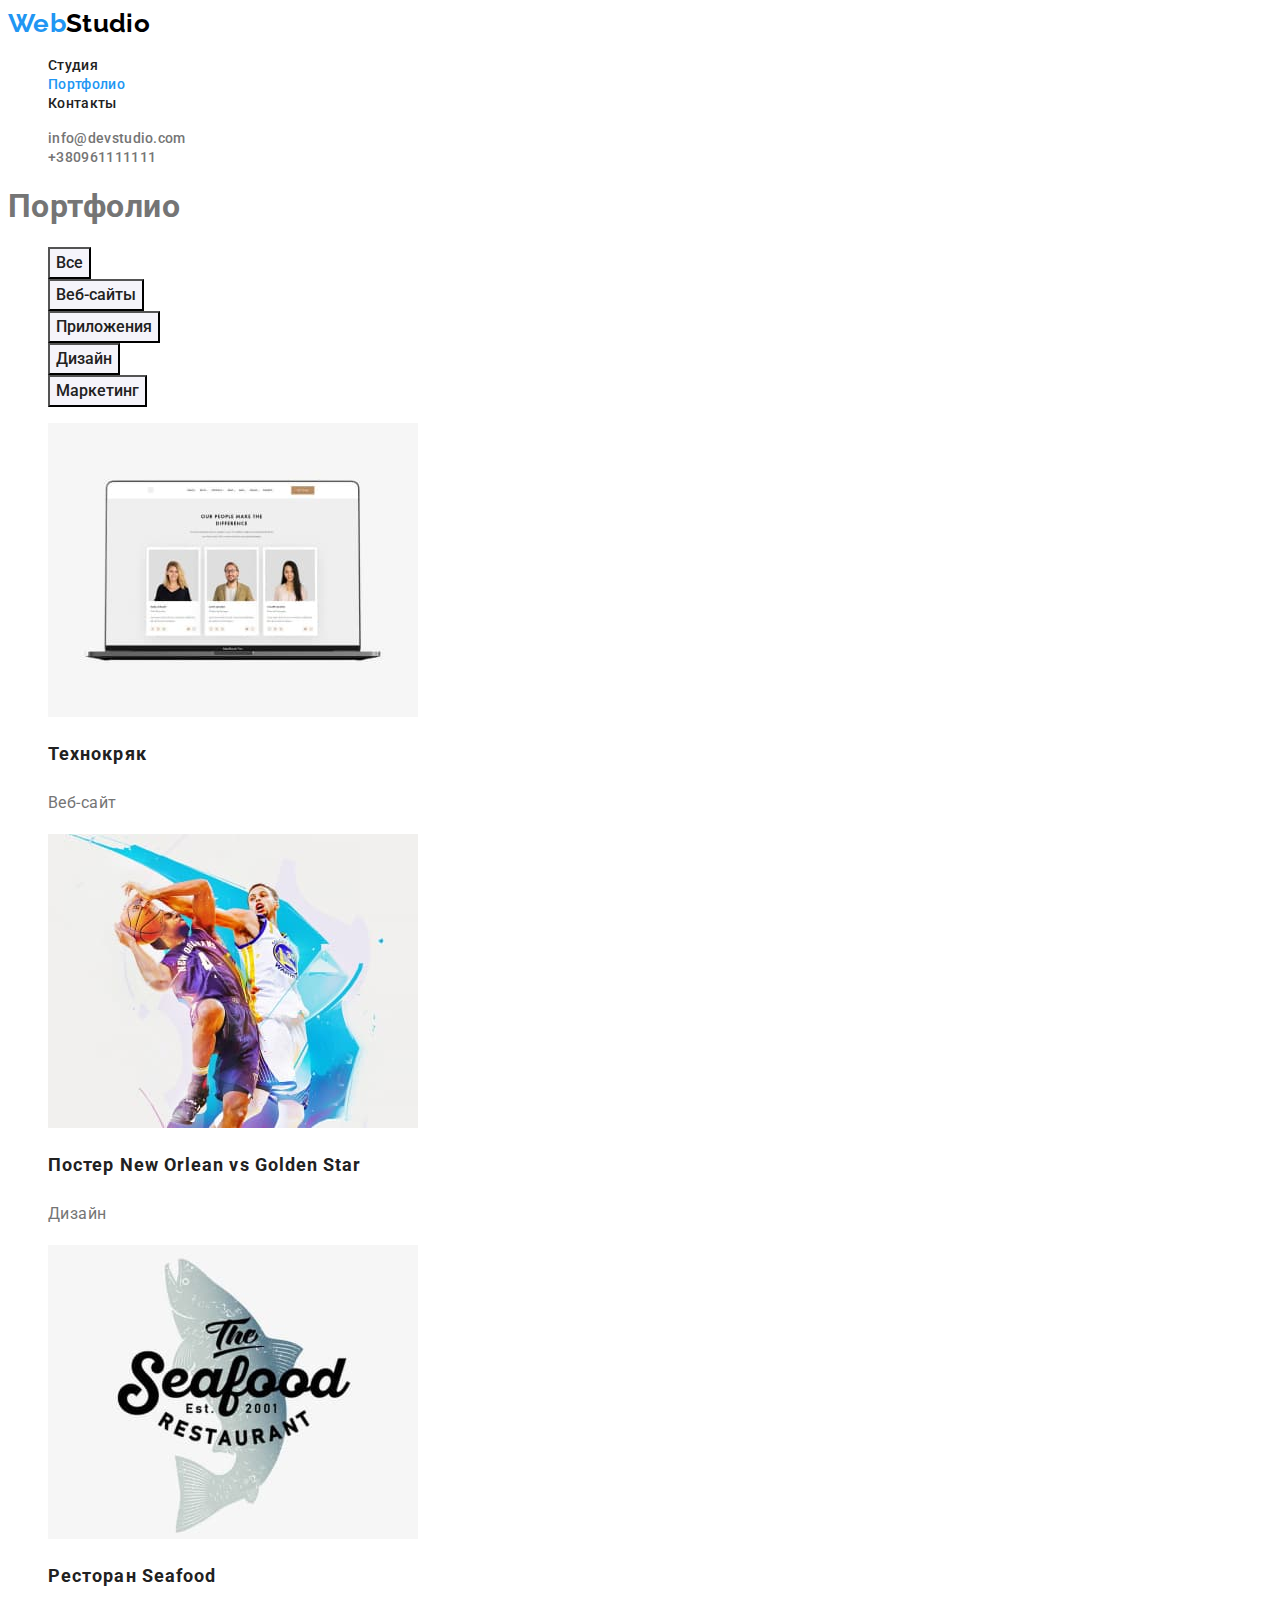
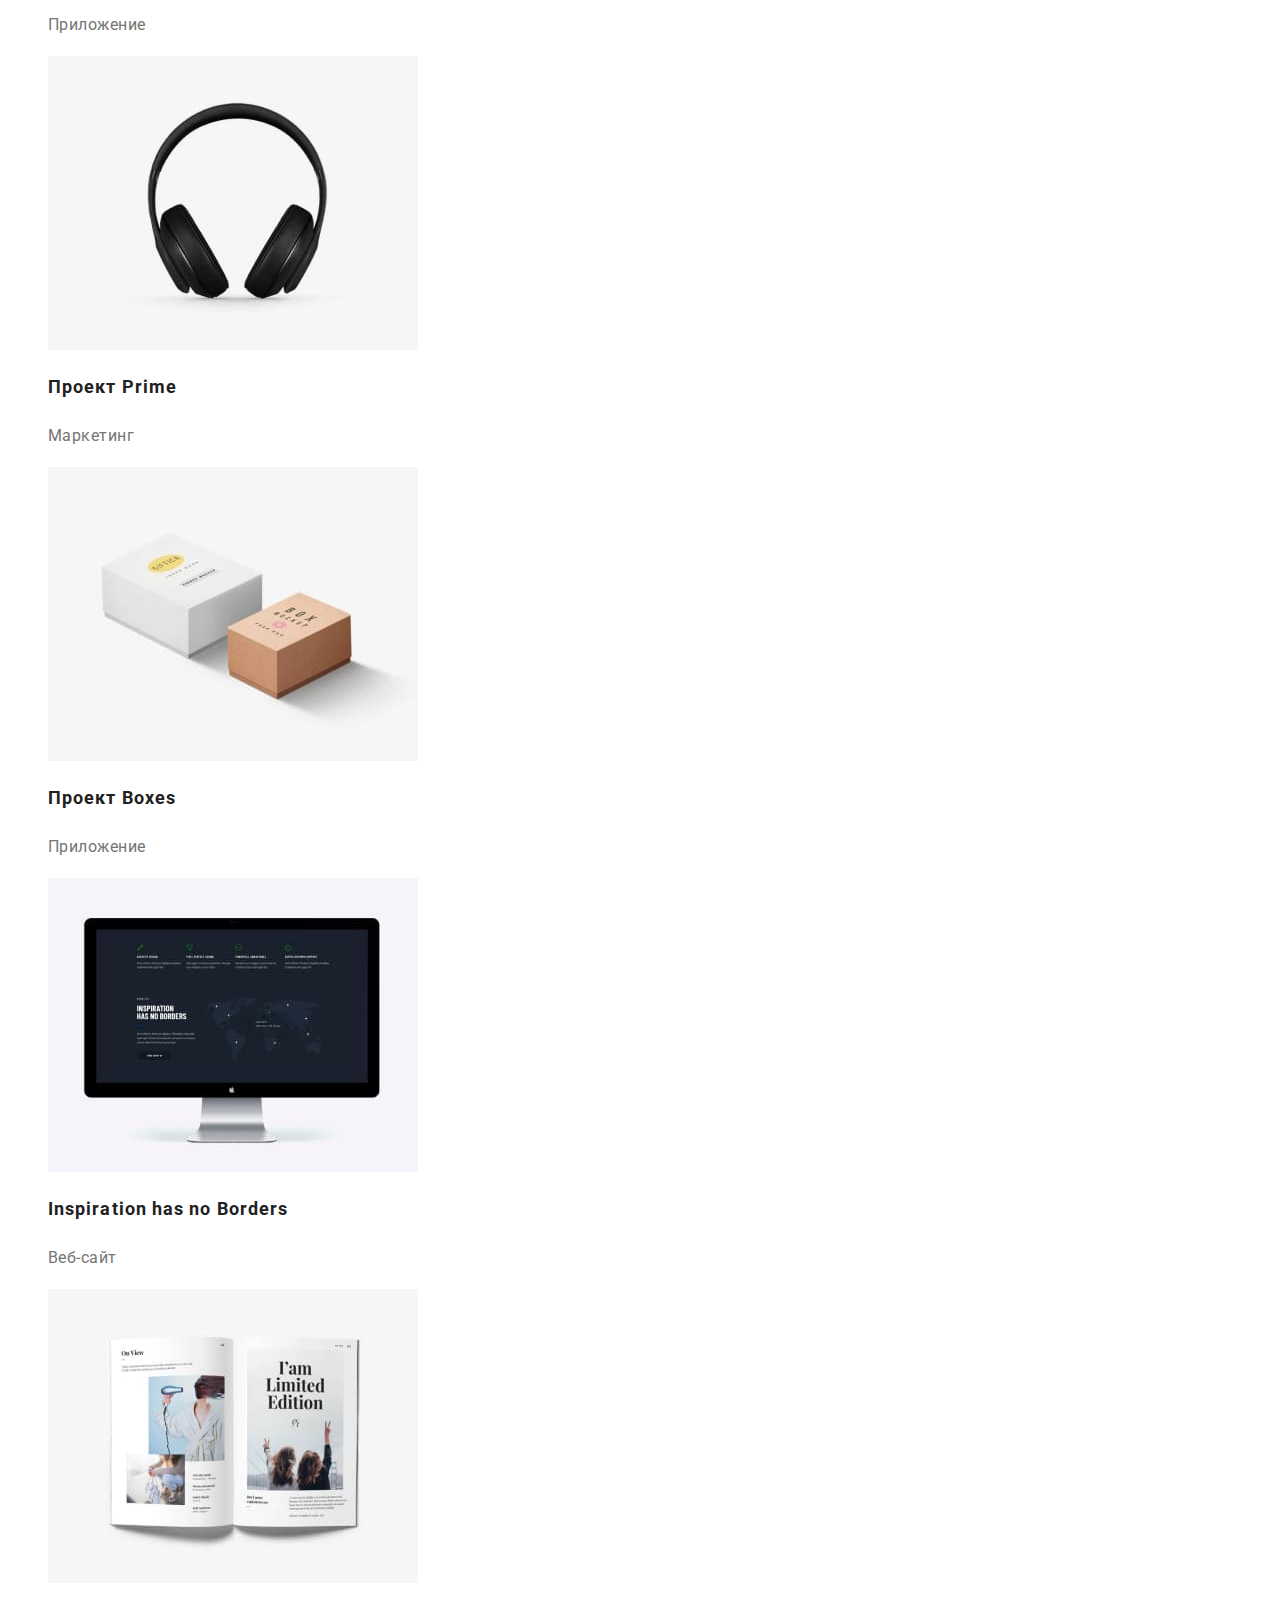
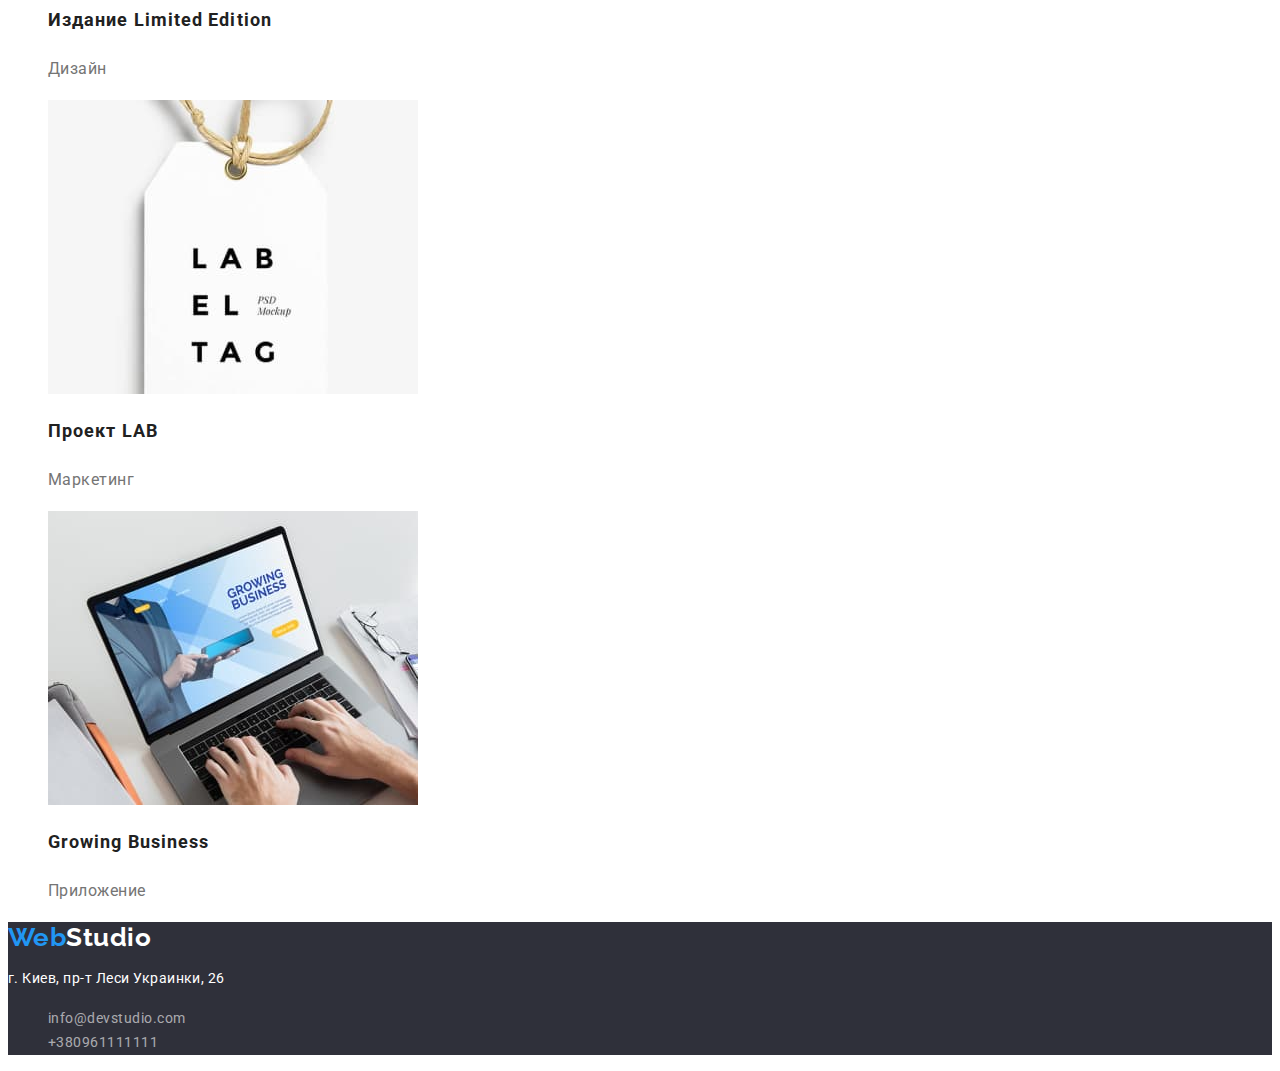
==== portfolio.html @ 283e4b71 "Добавляет файлы портфолио" ====
<!DOCTYPE html>
<html lang="en">
<head>
    <meta charset="UTF-8">
    <meta http-equiv="X-UA-Compatible" content="IE=edge">
    <meta name="viewport" content="width=device-width, initial-scale=1.0">
    <title>Portfolio</title>
    <link rel="preconnect" href="https://fonts.gstatic.com">
    <link rel="preconnect" href="https://fonts.gstatic.com">
    <link href="https://fonts.googleapis.com/css2?family=Raleway:wght@700&family=Roboto:wght@400;500;700;900&display=swap"
        rel="stylesheet">
    <link rel="stylesheet" href="./css/styles.css">
</head>
<body>
    <!--Шапка сайта-->
    <header class="spacing">
        <nav>
            <a href="./index.html" class="logo">Web<span class="accent">Studio</span></a>
            <ul class="site-nav list">
                <li>
                    <a class="site-nav-item" href="./index.html">Студия</a>
                </li>
                <li>
                    <a class="site-nav-item current" href="./portfolio.html">Портфолио</a>
                </li>
                <li>
                    <a class="site-nav-item" href="">Контакты</a>
                </li>
            </ul>
        </nav>
        <ul class="contact list">
            <li>
                <a class="contact-item" href="mailto:info@devstudio.com">info@devstudio.com</a>
            </li>
            <li>
                <a class="contact-item" href="tel:+380961111111">+380961111111</a>
            </li>
        </ul>
    </header>
    <main>
    <section>
        <!--Скрытый заголовок h1-->
        <h1>Портфолио</h1>
       <ul class="list">
           <li><button type="button" class="button-primary">Все</button></li>
           <li><button type="button" class="button-primary">Веб-сайты</button></li>
           <li><button type="button" class="button-primary">Приложения</button></li>
           <li><button type="button" class="button-primary">Дизайн</button></li>
           <li><button type="button" class="button-primary">Маркетинг</button></li>
       </ul> 
       <ul class="list">
          <li>
            <img src="./images/portfolio/img-1.jpg" alt="ноутбук с открытой страницей сайта Технокряк на которой три человека" width="370" height="294">
            <h2 class="section-title">Технокряк</h2>
            <p class="section-text">Веб-сайт</p>
        </li>
          <li>
            <img src="./images/portfolio/img-2.jpg" alt="постер New Orlean vs Golden Star" width="370" height="294">
            <h2 class="section-title">Постер New Orlean vs Golden Star</h2>
            <p class="item">Дизайн</p>
        </li>
          <li>
            <img src="./images/portfolio/img-3.jpg" alt="логотип ресторана Seafood" width="370" height="294">
            <h2 class="section-title">Ресторан Seafood</h2>
            <p class="section-text">Приложение</p>
        </li>
          <li>
            <img src="./images/portfolio/img-4.jpg" alt="наушники" width="370" height="294">
            <h2 class="section-title">Проект Prime</h2>
            <p class="section-text">Маркетинг</p>
        </li>
          <li>
            <img src="./images/portfolio/img-5.jpg" alt="две коробки" width="370" height="294">
            <h2 class="section-title">Проект Boxes</h2>
            <p class="section-text">Приложение</p>
        </li>
        <li>
            <img src="./images/portfolio/img-6.jpg" alt="компьютер с открытым сайтом Inspiration has no Borders" width="370" height="294">
            <h2 class="section-title">Inspiration has no Borders</h2>
            <p class="section-text">Веб-сайт</p>
        </li>
        <li>
            <img src="./images/portfolio/img-7.jpg" alt="журнал" width="370" height="294">
            <h2 class="section-title">Издание Limited Edition</h2>
            <p class="section-text">Дизайн</p>
        </li>
        <li>
            <img src="./images/portfolio/img-8.jpg" alt="логотип проекта LAB" width="370" height="294">
            <h2 class="section-title">Проект LAB</h2>
            <p class="section-text">Маркетинг</p>
        </li>
        <li>
            <img src="./images/portfolio/img-9.jpg" alt="открытый ноутбук и руки" width="370" height="294">
            <h2 class="section-title">Growing Business</h2>
            <p class="section-text">Приложение</p>
        </li>
       </ul>
    </section>

    </main>
    <!--Футер-->
    <footer>
        <a href="./index.html" class="logo">Web<span class="logo-footer">Studio</span></a>
        <address>
            <p class="footer-address">г. Киев, пр-т Леси Украинки, 26</p>
            <ul>
                <li class="list">
                    <a class="contacts" href="mailto:info@devstudio.com">info@devstudio.com</a>
                </li>
                <li class="list">
                    <a class="contacts" href="tel:+380961111111">+380961111111</a>
                </li>
            </ul>
        </address>
    </footer>
</body>
</html>
---- css/styles.css ----
/*основной цвет текста #757575 серый
вторичный цвет текста, заголовки #212121 черный 
в футере телефон и почта rgba(255, 255, 255, 0.6);
логотип studio #000000
#FFFFFF белый
акцент #2196F3 синий
цвет фона #E5E5E5
цвет фона вторичный #F5F4FA 
*/
:root {
  --primary-text-color: #757575;
  --title-text-color: #212121;
  --accent-color: #2196f3;
  --primary-bg-color: #ffffff;
}

body {
  color: var(--primary-text-color);
  background-color: var(--primary-bg-color);
  font-family: Roboto, sans-serif;
  letter-spacing: 0.03em;
}
.spacing {
  letter-spacing: 0.02em;
}
.logo {
  color: var(--accent-color);
  font-family: Raleway, sans-serif;
  text-decoration: none;
  font-weight: 700;
  font-size: 26px;
  line-height: 1.19;
}
.accent {
  color: #000000;
  text-decoration: none;
}
.list {
  list-style: none;
}

/*Site nav*/
.site-nav-item {
  color: var(--title-text-color);
  text-decoration: none;
  font-weight: 500;
  font-size: 14px;
  line-height: 1.14;
}

.site-nav-item:hover,
.site-nav-item:focus,
.contact-item:hover,
.contact-item:focus,
.site-nav-item.current {
  color: var(--accent-color);
}

.contact-item {
  color: var(--primary-text-color);
  text-decoration: none;
  font-weight: 500;
  font-size: 14px;
  line-height: 1.14;
}
/*Hero*/
.hero {
  background-color: #2f303a;
  text-align: center;
}
.hero-heading {
  color: #ffffff;
  font-weight: 900;
  font-size: 44px;
  line-height: 1.36;
  text-transform: uppercase;
  letter-spacing: 0.06em;
}
.button {
  background-color: var(--accent-color);
  color: #ffffff;
  font-weight: 700;
  font-size: 16px;
  font-family: inherit;
  line-height: 1.88;
  letter-spacing: 0.06em;
  cursor: pointer;
}

/*Особенности и чем мы занимаемся*/
.features-heading-item {
  color: var(--title-text-color);
  text-decoration: none;
  font-weight: 700;
  font-size: 14px;
  line-height: 1.14;
  text-transform: uppercase;
}
.features-heading-item-content {
  font-size: 14px;
  line-height: 1.7;
}
.features-heading {
  color: var(--title-text-color);
  font-weight: 700;
  font-size: 36px;
  line-height: 1.17;
  text-align: center;
}

/*Наша команда*/
.section-team {
  background-color: #f5f4fa;
}
.team .title {
  color: var(--title-text-color);
  font-weight: 500;
  font-size: 16px;
  line-height: 1.19;
  text-align: center;
}
.team .text {
  font-size: 16px;
  line-height: 1.19;
  text-align: center;
}

/*Footer*/

.footer-address {
  color: #ffffff;
  font-style: normal;
  font-size: 14px;
  line-height: 1.71;
}
footer {
  background-color: #2f303a;
}

.contacts {
  color: rgba(255, 255, 255, 0.6);
  font-style: normal;
  font-size: 14px;
  line-height: 1.71;
  text-decoration: none;
}
.contacts:hover,
.contacts:focus {
  color: #2196f3;
}
.logo-footer {
  color: #ffffff;
}

/*Portfolio*/
.button-primary {
  background-color: #f5f4fa;
  color: var(--title-text-color);
  font-weight: 500;
  font-size: 16px;
  line-height: 1.63;
  text-align: center;
  cursor: pointer;
  font-family: inherit;
}
.button-primary:hover,
.button-primary:focus {
  background-color: var(--accent-color);
  color: #ffffff;
}
.section-title {
  letter-spacing: 0.06em;
  font-weight: 700;
  font-size: 18px;
  line-height: 2;
  color: var(--title-text-color);
}
.item {
  font-size: 16px;
  line-height: 30px;
}

.section-text {
  font-size: 16px;
  line-height: 1.88;
}
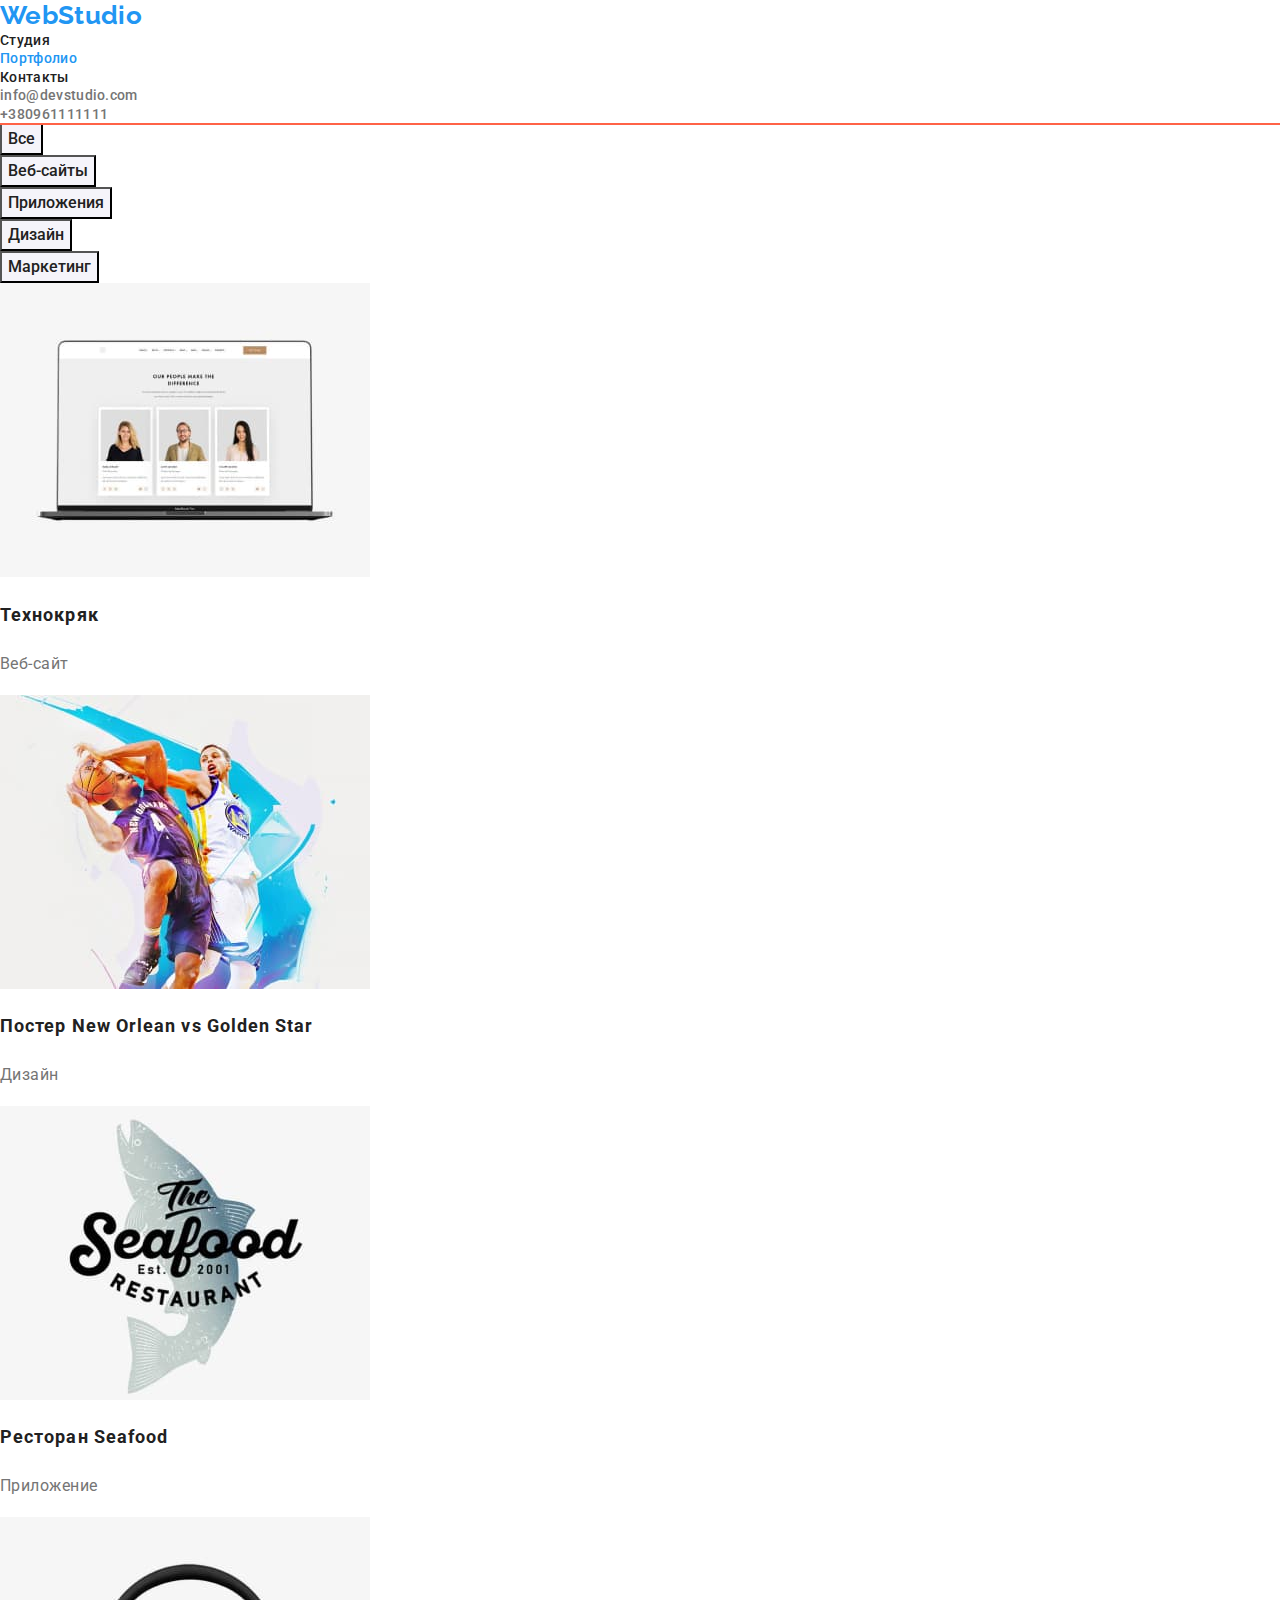
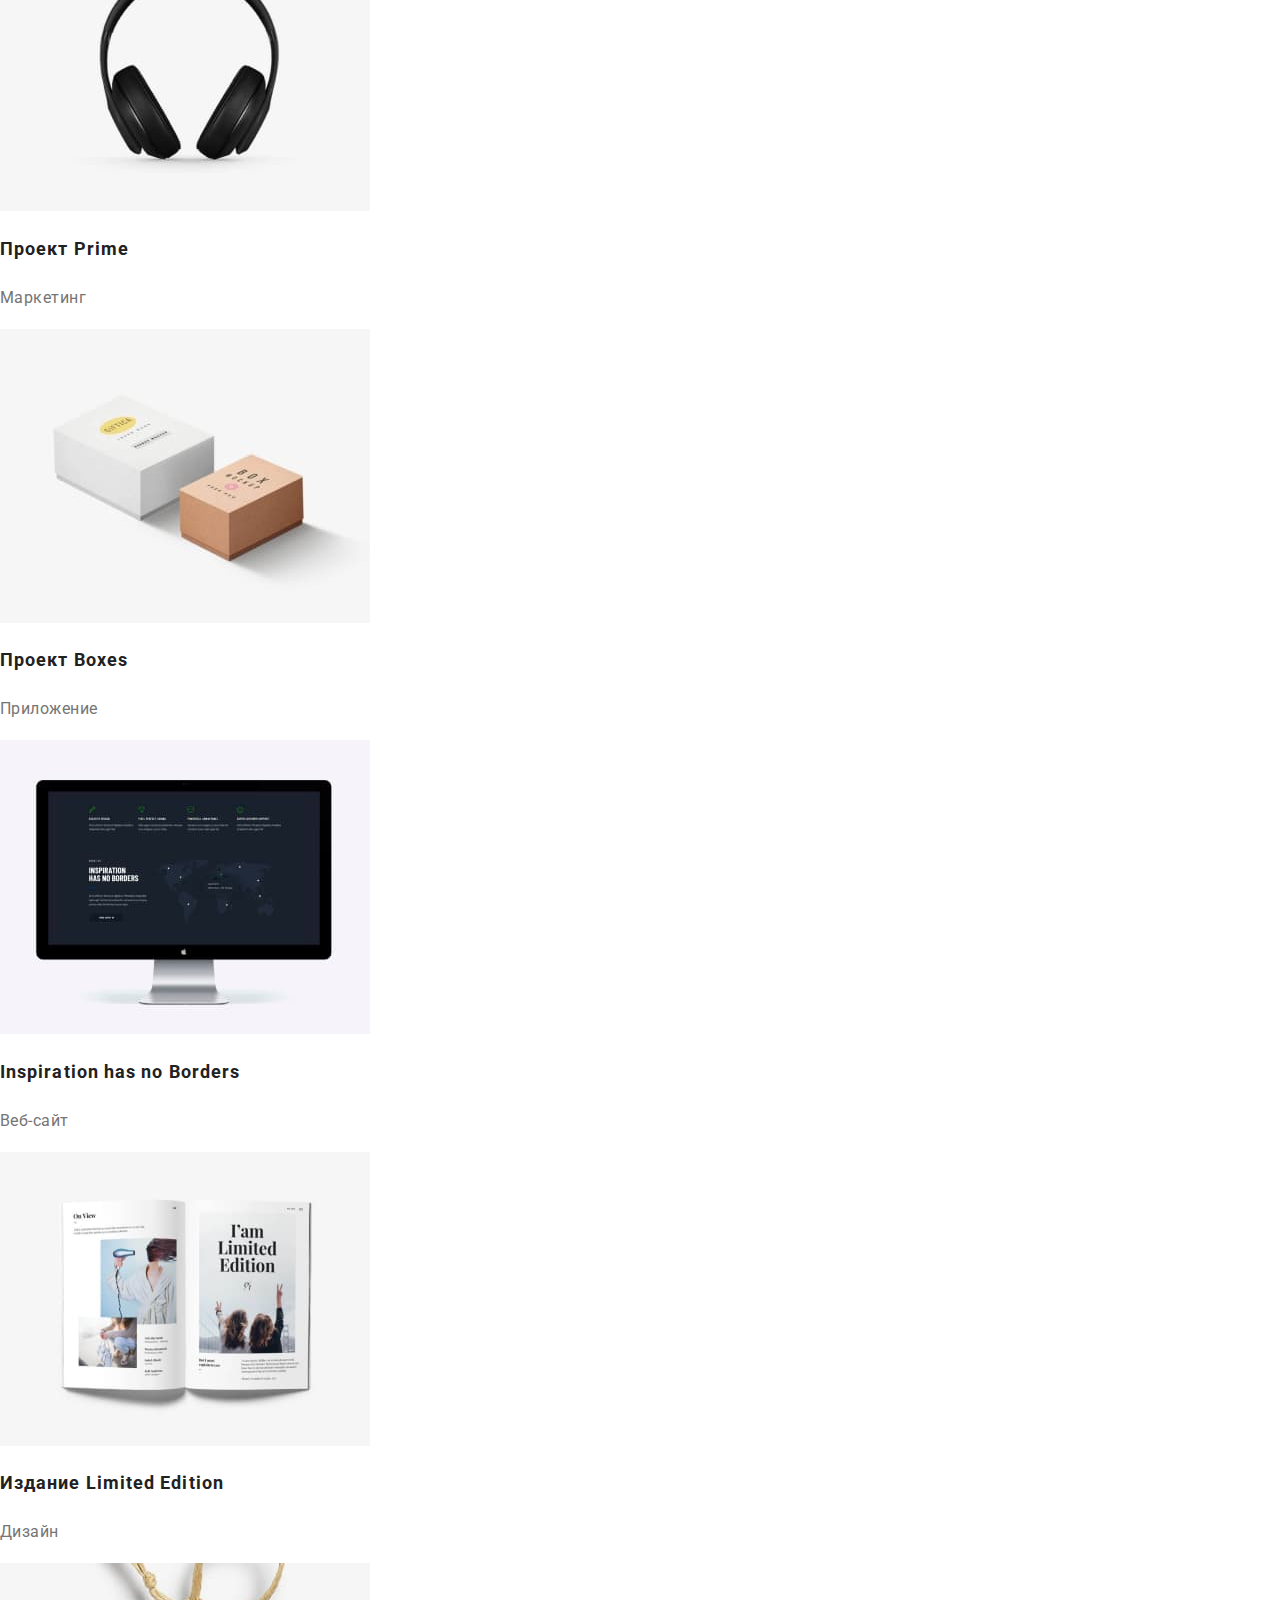
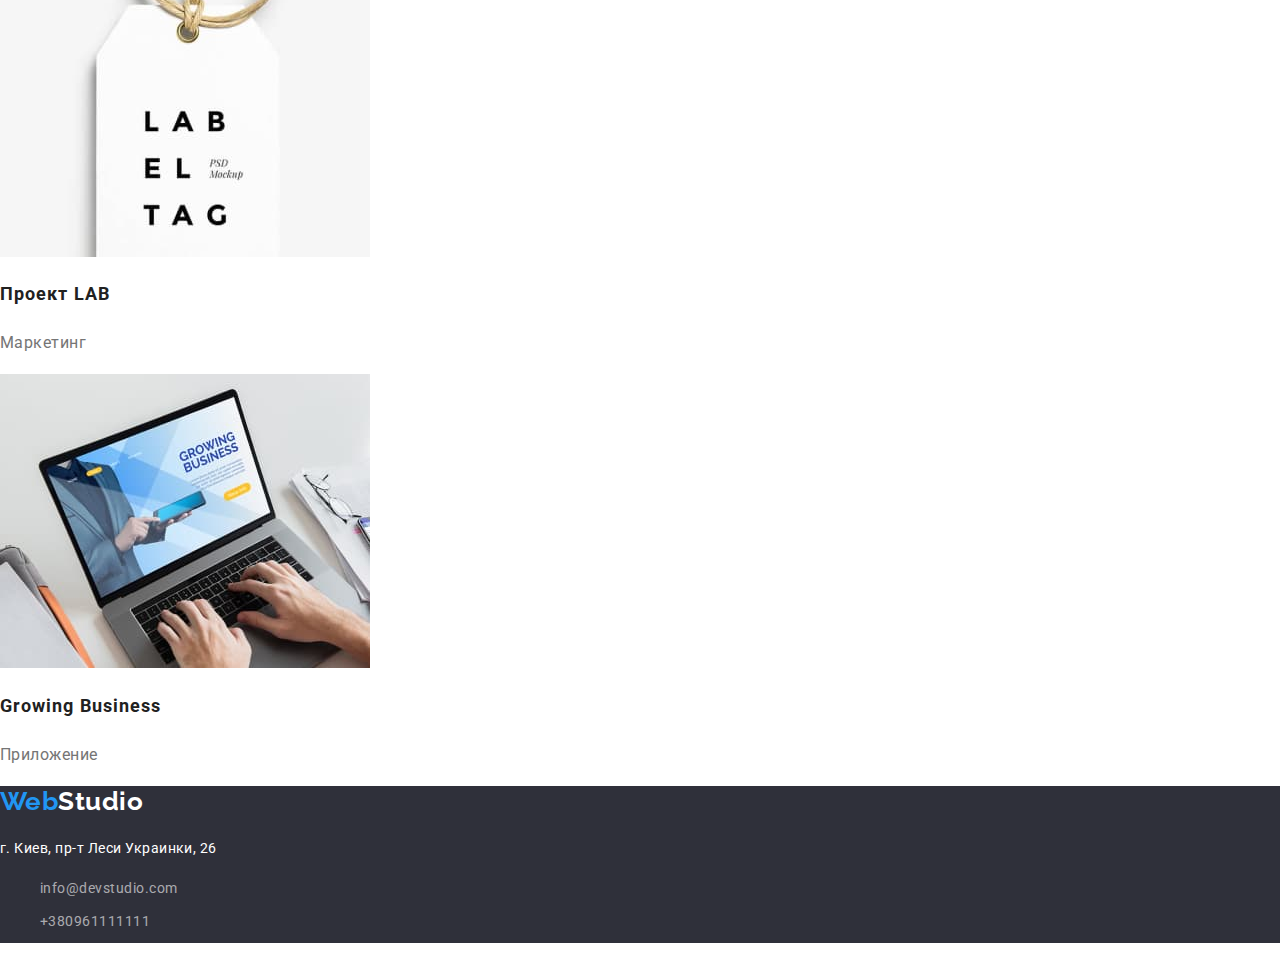
==== commit 40c21492: "Добавляет файлы портфолио" ====
--- a/portfolio.html
+++ b/portfolio.html
@@ -9,6 +9,7 @@
     <link rel="preconnect" href="https://fonts.gstatic.com">
     <link href="https://fonts.googleapis.com/css2?family=Raleway:wght@700&family=Roboto:wght@400;500;700;900&display=swap"
         rel="stylesheet">
+    <link rel="stylesheet" href="https://cdnjs.cloudflare.com/ajax/libs/modern-normalize/1.0.0/modern-normalize.min.css">
     <link rel="stylesheet" href="./css/styles.css">
 </head>
 <body>
@@ -40,7 +41,7 @@
     <main>
     <section>
         <!--Скрытый заголовок h1-->
-        <h1>Портфолио</h1>
+        <h1 class="visually-hidden">Портфолио</h1>
        <ul class="list">
            <li><button type="button" class="button-primary">Все</button></li>
            <li><button type="button" class="button-primary">Веб-сайты</button></li>
--- a/css/styles.css
+++ b/css/styles.css
@@ -12,6 +12,7 @@
   --title-text-color: #212121;
   --accent-color: #2196f3;
   --primary-bg-color: #ffffff;
+  --secondary-accent-color: #000000;
 }
 
 body {
@@ -20,9 +21,21 @@
   font-family: Roboto, sans-serif;
   letter-spacing: 0.03em;
 }
+
+.container {
+  width: 1230px;
+  margin-left: auto;
+  margin-right: auto;
+  padding-left: 15px;
+  padding-right: 15px;
+  outline: 2px solid yellowgreen;
+}
+
 .spacing {
   letter-spacing: 0.02em;
-}
+  outline: 2px solid tomato;
+}
+
 .logo {
   color: var(--accent-color);
   font-family: Raleway, sans-serif;
@@ -31,12 +44,16 @@
   font-size: 26px;
   line-height: 1.19;
 }
-.accent {
-  color: #000000;
-  text-decoration: none;
-}
+
+.accent-logo {
+  color: var(--secondary-accent-color);
+  text-decoration: none;
+}
+
 .list {
   list-style: none;
+  margin: 0px;
+  padding: 0px;
 }
 
 /*Site nav*/
@@ -63,11 +80,14 @@
   font-size: 14px;
   line-height: 1.14;
 }
+
 /*Hero*/
 .hero {
   background-color: #2f303a;
   text-align: center;
-}
+  margin-bottom: 94px;
+}
+
 .hero-heading {
   color: #ffffff;
   font-weight: 900;
@@ -75,7 +95,10 @@
   line-height: 1.36;
   text-transform: uppercase;
   letter-spacing: 0.06em;
-}
+  margin-top: 0px;
+  margin-bottom: 30px;
+}
+
 .button {
   background-color: var(--accent-color);
   color: #ffffff;
@@ -85,9 +108,37 @@
   line-height: 1.88;
   letter-spacing: 0.06em;
   cursor: pointer;
+  text-transform: uppercase;
+  box-shadow: 0px 4px 4px rgba(0, 0, 0, 0.15);
+  border-radius: 4px;
+  padding: 10px 32px;
+  min-width: 200px;
+  border: 0px;
+}
+.button:hover {
+  background-color: #188ce8;
 }
 
 /*Особенности и чем мы занимаемся*/
+
+.features {
+  background-color: red;
+}
+
+.visually-hidden {
+  position: absolute;
+  width: 1px;
+  height: 1px;
+  margin: -1px;
+  border: 0;
+  padding: 0;
+
+  white-space: nowrap;
+  clip-path: inset(100%);
+  clip: rect(0 0 0 0);
+  overflow: hidden;
+}
+
 .features-heading-item {
   color: var(--title-text-color);
   text-decoration: none;
@@ -95,34 +146,54 @@
   font-size: 14px;
   line-height: 1.14;
   text-transform: uppercase;
-}
+  margin-bottom: 10px;
+  margin-top: 0px;
+}
+
 .features-heading-item-content {
   font-size: 14px;
   line-height: 1.7;
-}
+  margin-top: 0px;
+  margin-bottom: 94px;
+}
+
 .features-heading {
   color: var(--title-text-color);
   font-weight: 700;
   font-size: 36px;
   line-height: 1.17;
   text-align: center;
+  margin-top: 0px;
+  margin-bottom: 50px;
+}
+/*Чем мы занимаемся*/
+.image-items {
+  background-color: royalblue;
+  margin-bottom: 188px;
 }
 
 /*Наша команда*/
 .section-team {
   background-color: #f5f4fa;
-}
+  padding-top: 94px;
+  padding-bottom: 94px;
+}
+
 .team .title {
   color: var(--title-text-color);
   font-weight: 500;
   font-size: 16px;
   line-height: 1.19;
   text-align: center;
-}
+  margin-top: 30px;
+  margin-bottom: 10px;
+}
+
 .team .text {
   font-size: 16px;
   line-height: 1.19;
   text-align: center;
+  margin-bottom: 184px;
 }
 
 /*Footer*/
@@ -132,7 +203,10 @@
   font-style: normal;
   font-size: 14px;
   line-height: 1.71;
-}
+  margin-top: 0px;
+  margin-bottom: 9px;
+}
+
 footer {
   background-color: #2f303a;
 }
@@ -143,13 +217,19 @@
   font-size: 14px;
   line-height: 1.71;
   text-decoration: none;
-}
+  margin-bottom: 9px;
+  display: inline-block;
+}
+
 .contacts:hover,
 .contacts:focus {
   color: #2196f3;
 }
+
 .logo-footer {
   color: #ffffff;
+  margin-bottom: 20px;
+  display: inline-block;
 }
 
 /*Portfolio*/
@@ -163,11 +243,13 @@
   cursor: pointer;
   font-family: inherit;
 }
+
 .button-primary:hover,
 .button-primary:focus {
   background-color: var(--accent-color);
   color: #ffffff;
 }
+
 .section-title {
   letter-spacing: 0.06em;
   font-weight: 700;
@@ -175,6 +257,7 @@
   line-height: 2;
   color: var(--title-text-color);
 }
+
 .item {
   font-size: 16px;
   line-height: 30px;
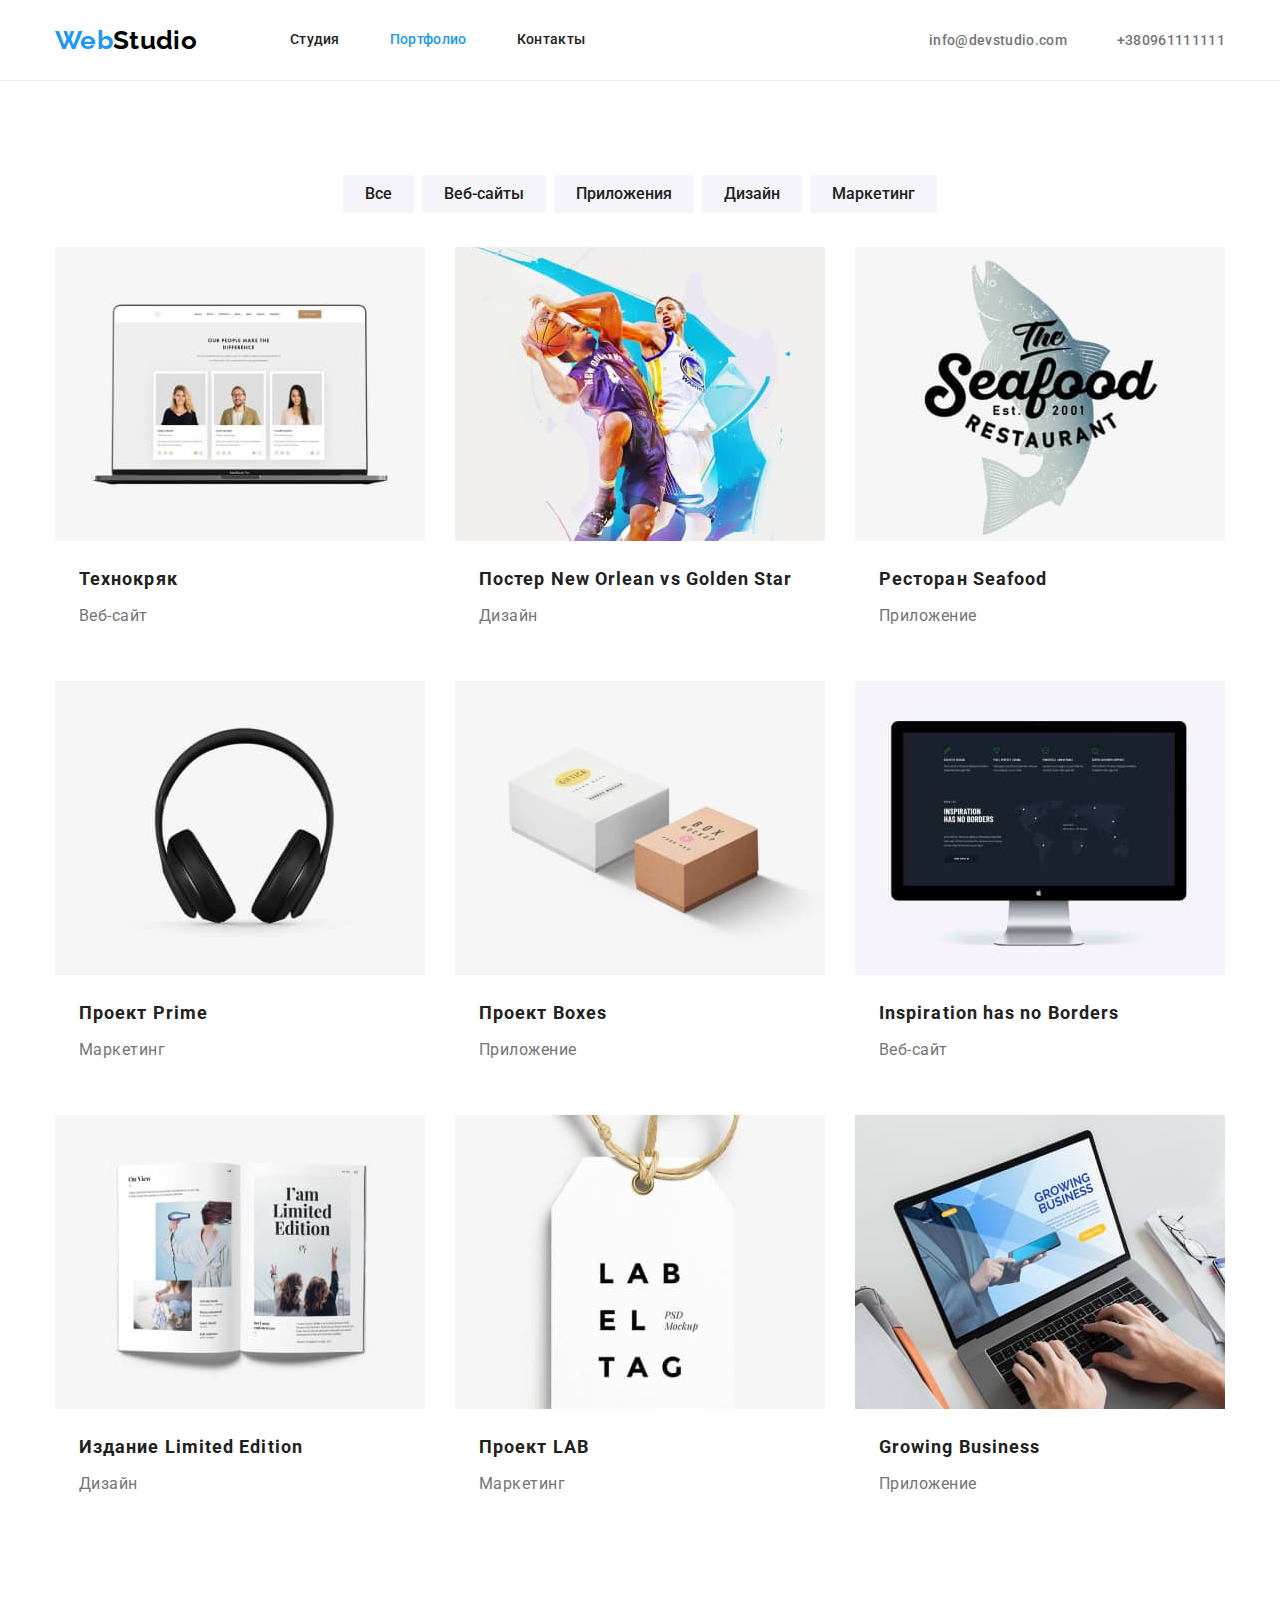
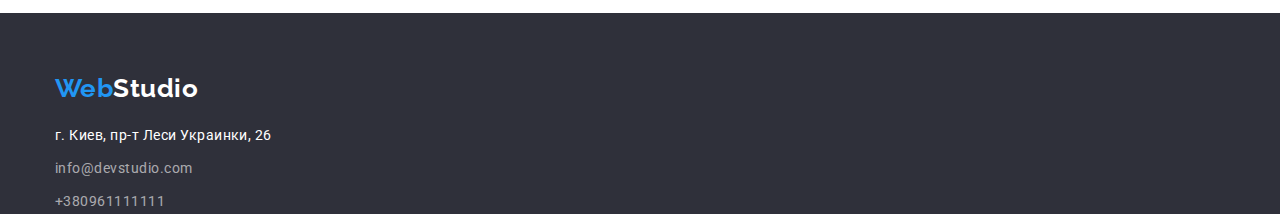
==== commit b5c5ed6b: "Добавляет файлы портфолио" ====
--- a/portfolio.html
+++ b/portfolio.html
@@ -15,82 +15,84 @@
 <body>
     <!--Шапка сайта-->
     <header class="spacing">
-        <nav>
-            <a href="./index.html" class="logo">Web<span class="accent">Studio</span></a>
-            <ul class="site-nav list">
-                <li>
-                    <a class="site-nav-item" href="./index.html">Студия</a>
+        <div class="container main-nav">
+            <nav class="main-nav">
+                <a href="./index.html" class="logo">Web<span class="accent-logo">Studio</span></a>
+                <ul class="site-nav list main-nav">
+                    <li class="item">
+                        <a class="site-nav-item" href="./index.html">Студия</a>
+                    </li>
+                    <li class="item">
+                        <a class="site-nav-item current" href="./portfolio.html">Портфолио</a>
+                    </li>
+                    <li class="item">
+                        <a class="site-nav-item" href="">Контакты</a>
+                    </li>
+                </ul>
+            </nav>
+            <ul class="contact list main-nav">
+                <li class="item">
+                    <a class="contact-item" href="mailto:info@devstudio.com">info@devstudio.com</a>
                 </li>
-                <li>
-                    <a class="site-nav-item current" href="./portfolio.html">Портфолио</a>
-                </li>
-                <li>
-                    <a class="site-nav-item" href="">Контакты</a>
+                <li class="item">
+                    <a class="contact-item" href="tel:+380961111111">+380961111111</a>
                 </li>
             </ul>
-        </nav>
-        <ul class="contact list">
-            <li>
-                <a class="contact-item" href="mailto:info@devstudio.com">info@devstudio.com</a>
-            </li>
-            <li>
-                <a class="contact-item" href="tel:+380961111111">+380961111111</a>
-            </li>
-        </ul>
+        </div>
     </header>
     <main>
-    <section>
+    <section class="section container">
         <!--Скрытый заголовок h1-->
         <h1 class="visually-hidden">Портфолио</h1>
-       <ul class="list">
-           <li><button type="button" class="button-primary">Все</button></li>
-           <li><button type="button" class="button-primary">Веб-сайты</button></li>
-           <li><button type="button" class="button-primary">Приложения</button></li>
-           <li><button type="button" class="button-primary">Дизайн</button></li>
-           <li><button type="button" class="button-primary">Маркетинг</button></li>
+       <ul class="button-portfolio list">
+           <li class="button-primary-portfolio"><button type="button" class="button-primary">Все</button></li>
+           <li class="button-primary-portfolio"><button type="button" class="button-primary">Веб-сайты</button></li>
+           <li class="button-primary-portfolio"><button type="button" class="button-primary">Приложения</button></li>
+           <li class="button-primary-portfolio"><button type="button" class="button-primary">Дизайн</button></li>
+           <li class="button-primary-portfolio"><button type="button" class="button-primary">Маркетинг</button></li>
        </ul> 
-       <ul class="list">
-          <li>
+       <ul class="portfolio-img list">
+          <li class="portfolio-img-item">
             <img src="./images/portfolio/img-1.jpg" alt="ноутбук с открытой страницей сайта Технокряк на которой три человека" width="370" height="294">
             <h2 class="section-title">Технокряк</h2>
             <p class="section-text">Веб-сайт</p>
         </li>
-          <li>
+          <li class="portfolio-img-item">
             <img src="./images/portfolio/img-2.jpg" alt="постер New Orlean vs Golden Star" width="370" height="294">
             <h2 class="section-title">Постер New Orlean vs Golden Star</h2>
-            <p class="item">Дизайн</p>
+            <p class="section-text">Дизайн</p>
         </li>
-          <li>
+          <li class="portfolio-img-item">
             <img src="./images/portfolio/img-3.jpg" alt="логотип ресторана Seafood" width="370" height="294">
             <h2 class="section-title">Ресторан Seafood</h2>
             <p class="section-text">Приложение</p>
         </li>
-          <li>
+          <li class="portfolio-img-item">
             <img src="./images/portfolio/img-4.jpg" alt="наушники" width="370" height="294">
             <h2 class="section-title">Проект Prime</h2>
             <p class="section-text">Маркетинг</p>
         </li>
-          <li>
+          <li class="portfolio-img-item">
             <img src="./images/portfolio/img-5.jpg" alt="две коробки" width="370" height="294">
             <h2 class="section-title">Проект Boxes</h2>
             <p class="section-text">Приложение</p>
         </li>
-        <li>
+        <li class="portfolio-img-item">
             <img src="./images/portfolio/img-6.jpg" alt="компьютер с открытым сайтом Inspiration has no Borders" width="370" height="294">
             <h2 class="section-title">Inspiration has no Borders</h2>
             <p class="section-text">Веб-сайт</p>
         </li>
-        <li>
+        <li class="portfolio-img-item">
             <img src="./images/portfolio/img-7.jpg" alt="журнал" width="370" height="294">
             <h2 class="section-title">Издание Limited Edition</h2>
             <p class="section-text">Дизайн</p>
         </li>
-        <li>
+        <li class="portfolio-img-item">
             <img src="./images/portfolio/img-8.jpg" alt="логотип проекта LAB" width="370" height="294">
             <h2 class="section-title">Проект LAB</h2>
             <p class="section-text">Маркетинг</p>
         </li>
-        <li>
+        <li class="portfolio-img-item">
             <img src="./images/portfolio/img-9.jpg" alt="открытый ноутбук и руки" width="370" height="294">
             <h2 class="section-title">Growing Business</h2>
             <p class="section-text">Приложение</p>
@@ -101,18 +103,20 @@
     </main>
     <!--Футер-->
     <footer>
-        <a href="./index.html" class="logo">Web<span class="logo-footer">Studio</span></a>
-        <address>
-            <p class="footer-address">г. Киев, пр-т Леси Украинки, 26</p>
-            <ul>
-                <li class="list">
-                    <a class="contacts" href="mailto:info@devstudio.com">info@devstudio.com</a>
-                </li>
-                <li class="list">
-                    <a class="contacts" href="tel:+380961111111">+380961111111</a>
-                </li>
-            </ul>
-        </address>
+        <div class="container">
+            <a href="./index.html" class="logo">Web<span class="logo-footer">Studio</span></a>
+            <address>
+                <p class="footer-address">г. Киев, пр-т Леси Украинки, 26</p>
+                <ul class="footer-contacts">
+                    <li class="item list">
+                        <a class="contacts" href="mailto:info@devstudio.com">info@devstudio.com</a>
+                    </li>
+                    <li class="item list">
+                        <a class="contacts" href="tel:+380961111111">+380961111111</a>
+                    </li>
+                </ul>
+            </address>
+        </div>
     </footer>
 </body>
 </html>--- a/css/styles.css
+++ b/css/styles.css
@@ -22,18 +22,59 @@
   letter-spacing: 0.03em;
 }
 
+h1,
+h2,
+h3,
+h4,
+h5,
+h6,
+p {
+  margin-top: 0;
+  margin-bottom: 0;
+}
+
+ul,
+ol {
+  margin-top: 0;
+  margin-bottom: 0;
+  padding-left: 0;
+}
+
+.list {
+  list-style: none;
+  margin: 0px;
+  padding: 0px;
+}
+
+.link {
+  text-decoration: none;
+}
+
+img {
+  display: block;
+}
+
 .container {
-  width: 1230px;
+  width: 1200px;
   margin-left: auto;
   margin-right: auto;
   padding-left: 15px;
   padding-right: 15px;
-  outline: 2px solid yellowgreen;
+}
+
+.section {
+  padding-top: 94px;
+  padding-bottom: 94px;
+}
+
+.main-nav {
+  display: flex;
+  align-items: center;
 }
 
 .spacing {
   letter-spacing: 0.02em;
-  outline: 2px solid tomato;
+  border-bottom: 1px solid #ececec;
 }
 
 .logo {
@@ -48,21 +89,20 @@
 .accent-logo {
   color: var(--secondary-accent-color);
   text-decoration: none;
-}
-
-.list {
-  list-style: none;
-  margin: 0px;
-  padding: 0px;
+  margin-right: 93px;
 }
 
 /*Site nav*/
+
 .site-nav-item {
   color: var(--title-text-color);
   text-decoration: none;
   font-weight: 500;
   font-size: 14px;
   line-height: 1.14;
+  display: block;
+  padding-top: 32px;
+  padding-bottom: 32px;
 }
 
 .site-nav-item:hover,
@@ -73,6 +113,18 @@
   color: var(--accent-color);
 }
 
+.site-nav .item + .item {
+  margin-left: 50px;
+}
+
+.contact {
+  margin-left: auto;
+}
+
+.contact .item + .item {
+  margin-left: 50px;
+}
+
 .contact-item {
   color: var(--primary-text-color);
   text-decoration: none;
@@ -85,7 +137,6 @@
 .hero {
   background-color: #2f303a;
   text-align: center;
-  margin-bottom: 94px;
 }
 
 .hero-heading {
@@ -115,6 +166,7 @@
   min-width: 200px;
   border: 0px;
 }
+
 .button:hover {
   background-color: #188ce8;
 }
@@ -139,6 +191,14 @@
   overflow: hidden;
 }
 
+.features-heading-list {
+  display: flex;
+}
+
+.features-heading-list .items:not(:last-child) {
+  margin-right: 30px;
+}
+
 .features-heading-item {
   color: var(--title-text-color);
   text-decoration: none;
@@ -154,7 +214,6 @@
   font-size: 14px;
   line-height: 1.7;
   margin-top: 0px;
-  margin-bottom: 94px;
 }
 
 .features-heading {
@@ -169,14 +228,24 @@
 /*Чем мы занимаемся*/
 .image-items {
   background-color: royalblue;
-  margin-bottom: 188px;
+  display: flex;
+}
+
+.image-items-img:not(:last-child) {
+  margin-right: 30px;
 }
 
 /*Наша команда*/
 .section-team {
   background-color: #f5f4fa;
-  padding-top: 94px;
-  padding-bottom: 94px;
+}
+
+.team-items {
+  display: flex;
+}
+
+.team:not(:last-child) {
+  margin-right: 30px;
 }
 
 .team .title {
@@ -193,7 +262,7 @@
   font-size: 16px;
   line-height: 1.19;
   text-align: center;
-  margin-bottom: 184px;
+  padding-bottom: 30px;
 }
 
 /*Footer*/
@@ -217,8 +286,11 @@
   font-size: 14px;
   line-height: 1.71;
   text-decoration: none;
+  display: inline-block;
+}
+
+.footer-contacts .item:first-child {
   margin-bottom: 9px;
-  display: inline-block;
 }
 
 .contacts:hover,
@@ -230,9 +302,21 @@
   color: #ffffff;
   margin-bottom: 20px;
   display: inline-block;
+  padding-top: 60px;
 }
 
 /*Portfolio*/
+
+.button-portfolio {
+  display: flex;
+  justify-content: center;
+  margin-bottom: 34px;
+}
+
+.button-primary-portfolio:not(:last-child) {
+  margin-right: 8px;
+}
+
 .button-primary {
   background-color: #f5f4fa;
   color: var(--title-text-color);
@@ -242,6 +326,9 @@
   text-align: center;
   cursor: pointer;
   font-family: inherit;
+  border-radius: 4px;
+  border: 0px;
+  padding: 6px 22px;
 }
 
 .button-primary:hover,
@@ -250,20 +337,42 @@
   color: #ffffff;
 }
 
+.portfolio-img {
+  display: flex;
+  flex-wrap: wrap;
+  margin-right: -30px;
+  margin-bottom: -30px;
+  border: 0px 1px 1px 1px solid #eeeeee;
+}
+
+.portfolio-img-item > img {
+  margin-bottom: 20px;
+}
+
+.portfolio-img-item {
+  margin-right: 30px;
+  margin-bottom: 30px;
+}
+
+.portfolio-img-item:nth-child(3n + 3) {
+  margin-right: 0px;
+}
+
 .section-title {
   letter-spacing: 0.06em;
   font-weight: 700;
   font-size: 18px;
   line-height: 2;
   color: var(--title-text-color);
-}
-
-.item {
-  font-size: 16px;
-  line-height: 30px;
+  margin-bottom: 4px;
+  padding-left: 24px;
+  padding-right: 24px;
 }
 
 .section-text {
   font-size: 16px;
   line-height: 1.88;
-}
+  padding-left: 24px;
+  padding-right: 24px;
+  padding-bottom: 20px;
+}
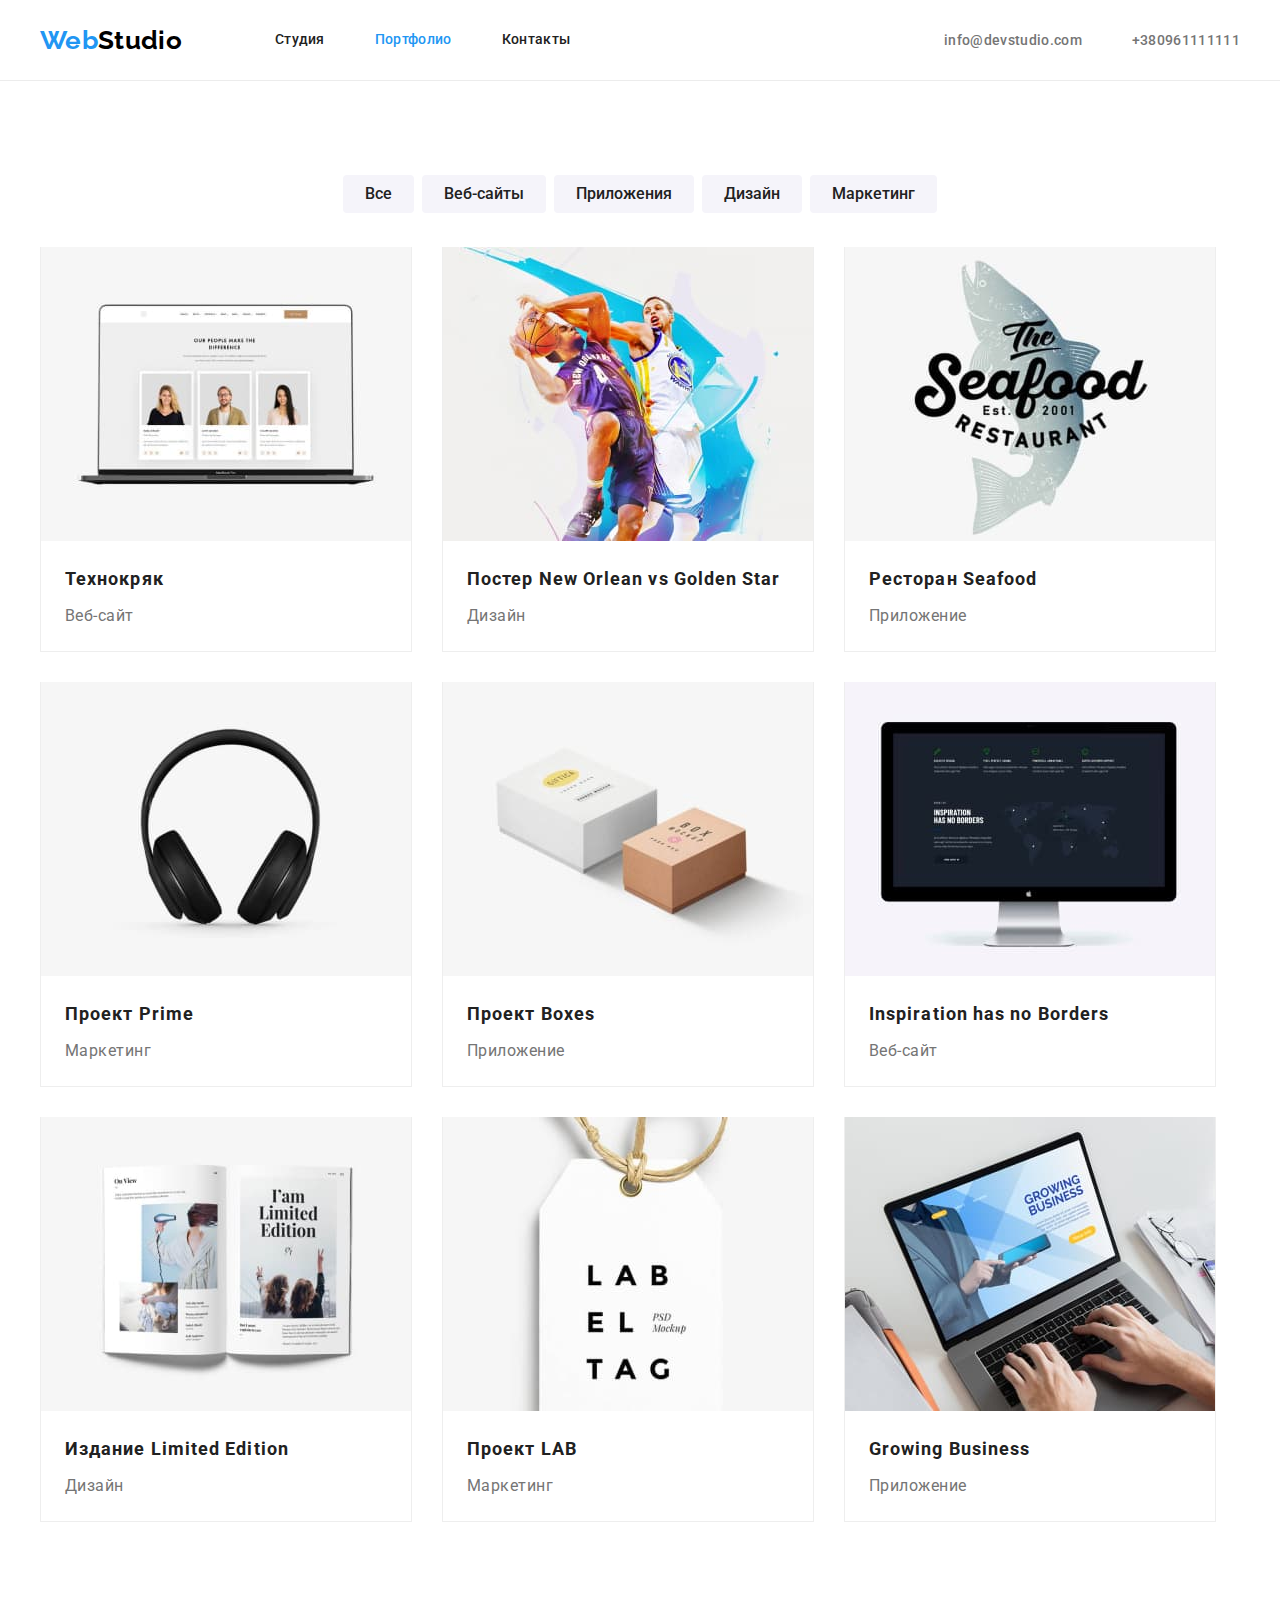
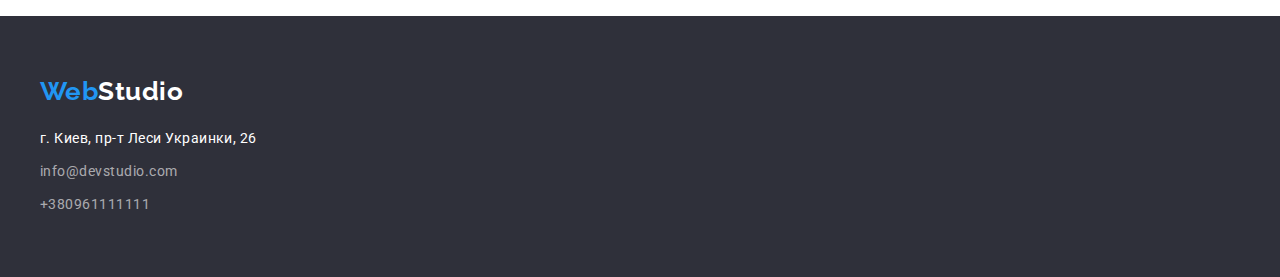
==== commit 4e7742fc: "Добавляет файлы портфолио" ====
--- a/portfolio.html
+++ b/portfolio.html
@@ -103,7 +103,7 @@
     </main>
     <!--Футер-->
     <footer>
-        <div class="container">
+        <div class="footer-section container">
             <a href="./index.html" class="logo">Web<span class="logo-footer">Studio</span></a>
             <address>
                 <p class="footer-address">г. Киев, пр-т Леси Украинки, 26</p>
--- a/css/styles.css
+++ b/css/styles.css
@@ -55,7 +55,7 @@
 }
 
 .container {
-  width: 1200px;
+  width: 1230px;
   margin-left: auto;
   margin-right: auto;
   padding-left: 15px;
@@ -155,7 +155,6 @@
   color: #ffffff;
   font-weight: 700;
   font-size: 16px;
-  font-family: inherit;
   line-height: 1.88;
   letter-spacing: 0.06em;
   cursor: pointer;
@@ -195,6 +194,10 @@
   display: flex;
 }
 
+.features-heading-list .items {
+  width: 270px;
+}
+
 .features-heading-list .items:not(:last-child) {
   margin-right: 30px;
 }
@@ -280,6 +283,11 @@
   background-color: #2f303a;
 }
 
+.footer-section {
+  padding-top: 60px;
+  padding-bottom: 60px;
+}
+
 .contacts {
   color: rgba(255, 255, 255, 0.6);
   font-style: normal;
@@ -302,7 +310,6 @@
   color: #ffffff;
   margin-bottom: 20px;
   display: inline-block;
-  padding-top: 60px;
 }
 
 /*Portfolio*/
@@ -325,7 +332,6 @@
   line-height: 1.63;
   text-align: center;
   cursor: pointer;
-  font-family: inherit;
   border-radius: 4px;
   border: 0px;
   padding: 6px 22px;
@@ -340,9 +346,6 @@
 .portfolio-img {
   display: flex;
   flex-wrap: wrap;
-  margin-right: -30px;
-  margin-bottom: -30px;
-  border: 0px 1px 1px 1px solid #eeeeee;
 }
 
 .portfolio-img-item > img {
@@ -352,10 +355,17 @@
 .portfolio-img-item {
   margin-right: 30px;
   margin-bottom: 30px;
-}
-
-.portfolio-img-item:nth-child(3n + 3) {
+  border-left: 1px solid #eeeeee;
+  border-right: 1px solid #eeeeee;
+  border-bottom: 1px solid #eeeeee;
+}
+
+.portfolio-img-item:nth-child(3n) {
   margin-right: 0px;
+}
+
+.portfolio-img-item:nth-last-child(-n + 3) {
+  margin-bottom: 0px;
 }
 
 .section-title {
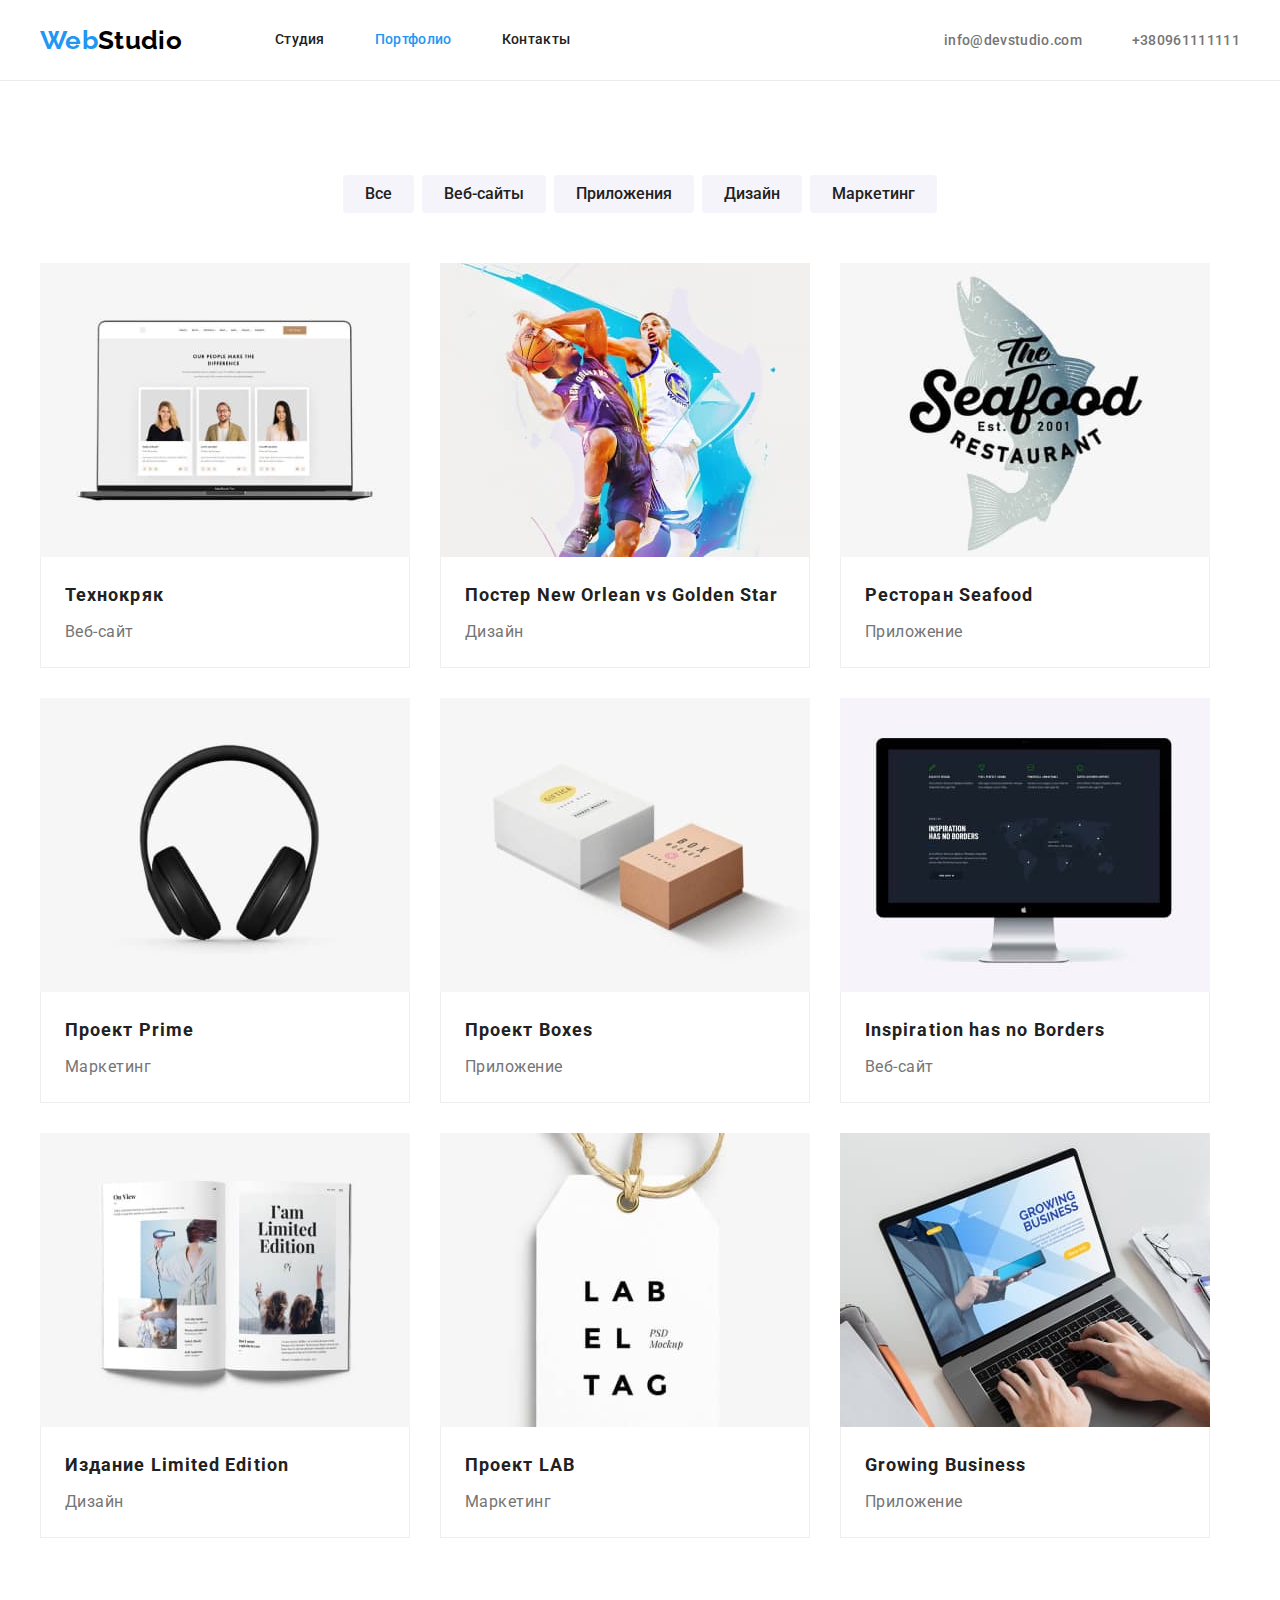
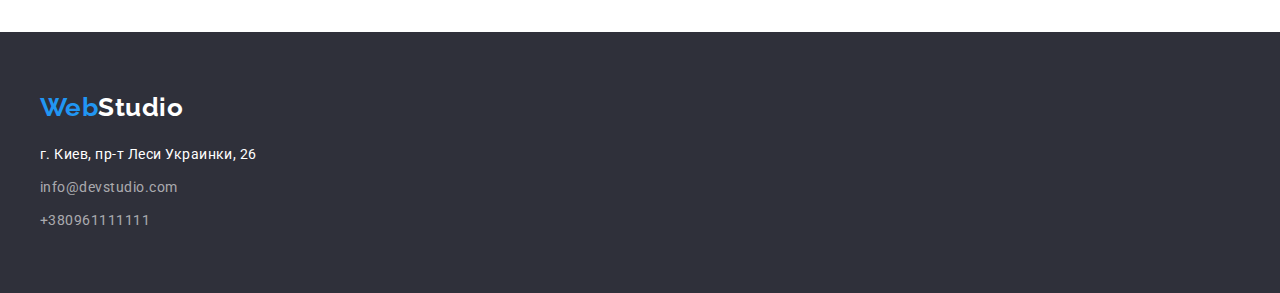
==== commit 5ef2bdbf: "Добавляет файлы портфолио" ====
--- a/portfolio.html
+++ b/portfolio.html
@@ -54,48 +54,66 @@
        <ul class="portfolio-img list">
           <li class="portfolio-img-item">
             <img src="./images/portfolio/img-1.jpg" alt="ноутбук с открытой страницей сайта Технокряк на которой три человека" width="370" height="294">
-            <h2 class="section-title">Технокряк</h2>
-            <p class="section-text">Веб-сайт</p>
+            <div class="section-title-text">
+                <h2 class="section-title">Технокряк</h2>
+                <p class="section-text">Веб-сайт</p>
+            </div>
         </li>
           <li class="portfolio-img-item">
             <img src="./images/portfolio/img-2.jpg" alt="постер New Orlean vs Golden Star" width="370" height="294">
-            <h2 class="section-title">Постер New Orlean vs Golden Star</h2>
-            <p class="section-text">Дизайн</p>
+            <div class="section-title-text">
+                <h2 class="section-title">Постер New Orlean vs Golden Star</h2>
+                <p class="section-text">Дизайн</p>
+            </div>
         </li>
           <li class="portfolio-img-item">
             <img src="./images/portfolio/img-3.jpg" alt="логотип ресторана Seafood" width="370" height="294">
-            <h2 class="section-title">Ресторан Seafood</h2>
-            <p class="section-text">Приложение</p>
+            <div class="section-title-text">
+                <h2 class="section-title">Ресторан Seafood</h2>
+                <p class="section-text">Приложение</p>
+            </div>
         </li>
           <li class="portfolio-img-item">
             <img src="./images/portfolio/img-4.jpg" alt="наушники" width="370" height="294">
-            <h2 class="section-title">Проект Prime</h2>
+            <div class="section-title-text">
+                <h2 class="section-title">Проект Prime</h2>
             <p class="section-text">Маркетинг</p>
+            </div>
         </li>
           <li class="portfolio-img-item">
             <img src="./images/portfolio/img-5.jpg" alt="две коробки" width="370" height="294">
-            <h2 class="section-title">Проект Boxes</h2>
-            <p class="section-text">Приложение</p>
+            <div class="section-title-text">
+                <h2 class="section-title">Проект Boxes</h2>
+                <p class="section-text">Приложение</p>
+            </div>
         </li>
         <li class="portfolio-img-item">
             <img src="./images/portfolio/img-6.jpg" alt="компьютер с открытым сайтом Inspiration has no Borders" width="370" height="294">
-            <h2 class="section-title">Inspiration has no Borders</h2>
-            <p class="section-text">Веб-сайт</p>
+            <div class="section-title-text">
+                <h2 class="section-title">Inspiration has no Borders</h2>
+                <p class="section-text">Веб-сайт</p>
+            </div>
         </li>
         <li class="portfolio-img-item">
             <img src="./images/portfolio/img-7.jpg" alt="журнал" width="370" height="294">
-            <h2 class="section-title">Издание Limited Edition</h2>
-            <p class="section-text">Дизайн</p>
+            <div class="section-title-text">
+                <h2 class="section-title">Издание Limited Edition</h2>
+                <p class="section-text">Дизайн</p>
+            </div>
         </li>
         <li class="portfolio-img-item">
             <img src="./images/portfolio/img-8.jpg" alt="логотип проекта LAB" width="370" height="294">
-            <h2 class="section-title">Проект LAB</h2>
-            <p class="section-text">Маркетинг</p>
+            <div class="section-title-text">
+                <h2 class="section-title">Проект LAB</h2>
+                <p class="section-text">Маркетинг</p>
+            </div>
         </li>
         <li class="portfolio-img-item">
             <img src="./images/portfolio/img-9.jpg" alt="открытый ноутбук и руки" width="370" height="294">
-            <h2 class="section-title">Growing Business</h2>
-            <p class="section-text">Приложение</p>
+            <div class="section-title-text">
+                <h2 class="section-title">Growing Business</h2>
+                <p class="section-text">Приложение</p>
+            </div>
         </li>
        </ul>
     </section>
@@ -104,7 +122,9 @@
     <!--Футер-->
     <footer>
         <div class="footer-section container">
+        <div class="margin-footer">
             <a href="./index.html" class="logo">Web<span class="logo-footer">Studio</span></a>
+        </div>
             <address>
                 <p class="footer-address">г. Киев, пр-т Леси Украинки, 26</p>
                 <ul class="footer-contacts">
--- a/css/styles.css
+++ b/css/styles.css
@@ -89,10 +89,13 @@
 .accent-logo {
   color: var(--secondary-accent-color);
   text-decoration: none;
-  margin-right: 93px;
 }
 
 /*Site nav*/
+
+.site-nav {
+  margin-left: 93px;
+}
 
 .site-nav-item {
   color: var(--title-text-color);
@@ -137,6 +140,8 @@
 .hero {
   background-color: #2f303a;
   text-align: center;
+  padding-top: 200px;
+  padding-bottom: 200px;
 }
 
 .hero-heading {
@@ -146,6 +151,9 @@
   line-height: 1.36;
   text-transform: uppercase;
   letter-spacing: 0.06em;
+  max-width: 696px;
+  margin-left: auto;
+  margin-right: auto;
   margin-top: 0px;
   margin-bottom: 30px;
 }
@@ -173,7 +181,7 @@
 /*Особенности и чем мы занимаемся*/
 
 .features {
-  background-color: red;
+  padding-bottom: 47px;
 }
 
 .visually-hidden {
@@ -230,8 +238,8 @@
 }
 /*Чем мы занимаемся*/
 .image-items {
-  background-color: royalblue;
-  display: flex;
+  display: flex;
+  padding-top: 47px;
 }
 
 .image-items-img:not(:last-child) {
@@ -247,8 +255,16 @@
   display: flex;
 }
 
+.team {
+  background-color: var(--primary-bg-color);
+}
+
 .team:not(:last-child) {
   margin-right: 30px;
+}
+
+.title-text {
+  padding: 30px 32px;
 }
 
 .team .title {
@@ -257,7 +273,6 @@
   font-size: 16px;
   line-height: 1.19;
   text-align: center;
-  margin-top: 30px;
   margin-bottom: 10px;
 }
 
@@ -265,10 +280,14 @@
   font-size: 16px;
   line-height: 1.19;
   text-align: center;
-  padding-bottom: 30px;
 }
 
 /*Footer*/
+
+.margin-footer {
+  margin-bottom: 20px;
+  display: block;
+}
 
 .footer-address {
   color: #ffffff;
@@ -308,8 +327,6 @@
 
 .logo-footer {
   color: #ffffff;
-  margin-bottom: 20px;
-  display: inline-block;
 }
 
 /*Portfolio*/
@@ -317,7 +334,7 @@
 .button-portfolio {
   display: flex;
   justify-content: center;
-  margin-bottom: 34px;
+  margin-bottom: 50px;
 }
 
 .button-primary-portfolio:not(:last-child) {
@@ -348,24 +365,28 @@
   flex-wrap: wrap;
 }
 
-.portfolio-img-item > img {
+/*.portfolio-img-item > img {
   margin-bottom: 20px;
-}
+}*/
 
 .portfolio-img-item {
   margin-right: 30px;
   margin-bottom: 30px;
+}
+
+.portfolio-img-item:nth-child(3n) {
+  margin-right: 0px;
+}
+
+.portfolio-img-item:nth-last-child(-n + 3) {
+  margin-bottom: 0px;
+}
+
+.section-title-text {
+  padding-top: 20px;
   border-left: 1px solid #eeeeee;
   border-right: 1px solid #eeeeee;
   border-bottom: 1px solid #eeeeee;
-}
-
-.portfolio-img-item:nth-child(3n) {
-  margin-right: 0px;
-}
-
-.portfolio-img-item:nth-last-child(-n + 3) {
-  margin-bottom: 0px;
 }
 
 .section-title {
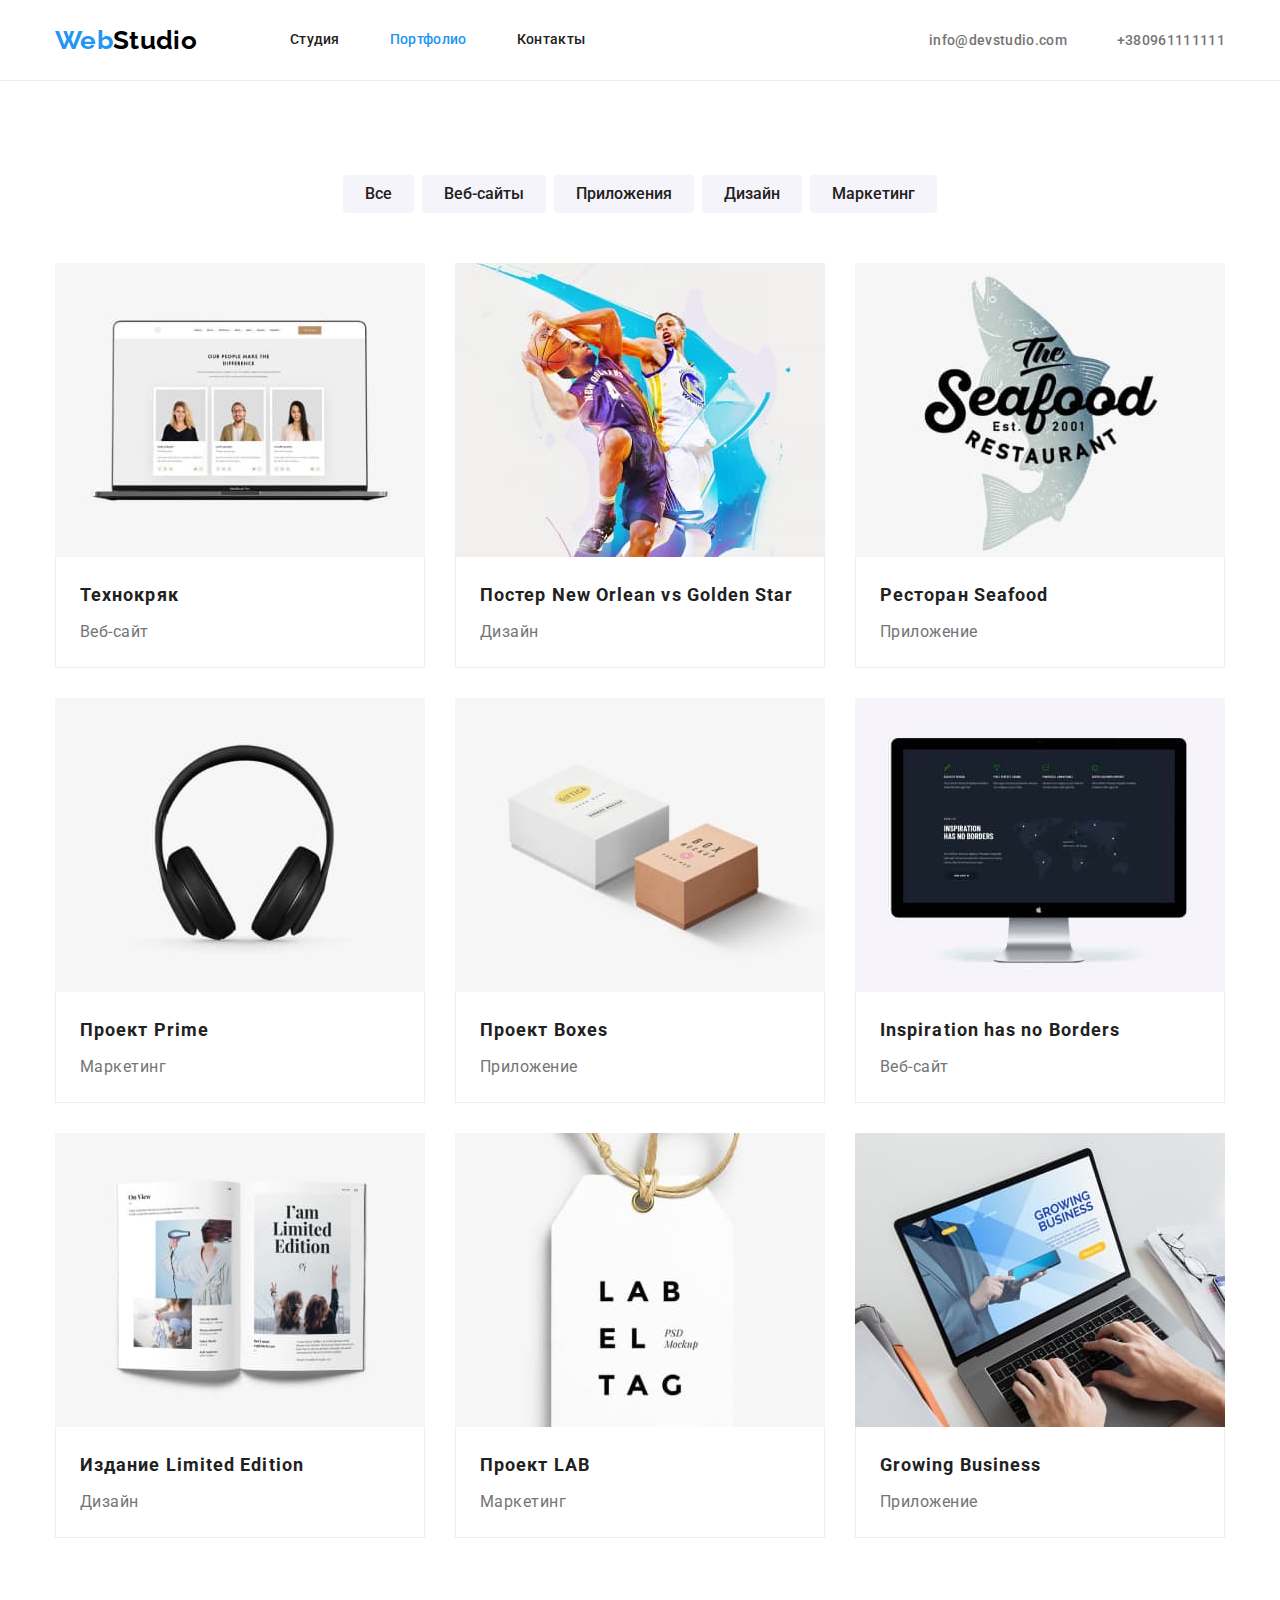
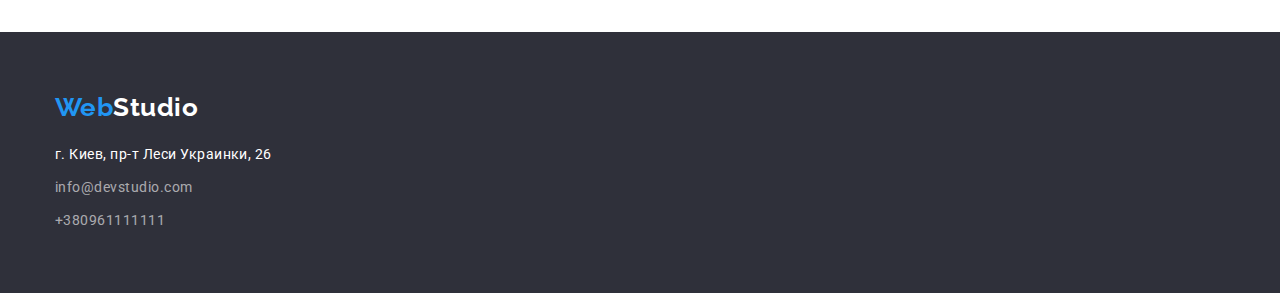
==== commit 3c9d8e2e: "Добавляет файлы портфолио" ====
--- a/portfolio.html
+++ b/portfolio.html
@@ -41,81 +41,84 @@
         </div>
     </header>
     <main>
-    <section class="section container">
-        <!--Скрытый заголовок h1-->
-        <h1 class="visually-hidden">Портфолио</h1>
-       <ul class="button-portfolio list">
-           <li class="button-primary-portfolio"><button type="button" class="button-primary">Все</button></li>
-           <li class="button-primary-portfolio"><button type="button" class="button-primary">Веб-сайты</button></li>
-           <li class="button-primary-portfolio"><button type="button" class="button-primary">Приложения</button></li>
-           <li class="button-primary-portfolio"><button type="button" class="button-primary">Дизайн</button></li>
-           <li class="button-primary-portfolio"><button type="button" class="button-primary">Маркетинг</button></li>
-       </ul> 
-       <ul class="portfolio-img list">
-          <li class="portfolio-img-item">
-            <img src="./images/portfolio/img-1.jpg" alt="ноутбук с открытой страницей сайта Технокряк на которой три человека" width="370" height="294">
-            <div class="section-title-text">
-                <h2 class="section-title">Технокряк</h2>
-                <p class="section-text">Веб-сайт</p>
-            </div>
-        </li>
-          <li class="portfolio-img-item">
-            <img src="./images/portfolio/img-2.jpg" alt="постер New Orlean vs Golden Star" width="370" height="294">
-            <div class="section-title-text">
-                <h2 class="section-title">Постер New Orlean vs Golden Star</h2>
-                <p class="section-text">Дизайн</p>
-            </div>
-        </li>
-          <li class="portfolio-img-item">
-            <img src="./images/portfolio/img-3.jpg" alt="логотип ресторана Seafood" width="370" height="294">
-            <div class="section-title-text">
-                <h2 class="section-title">Ресторан Seafood</h2>
-                <p class="section-text">Приложение</p>
-            </div>
-        </li>
-          <li class="portfolio-img-item">
-            <img src="./images/portfolio/img-4.jpg" alt="наушники" width="370" height="294">
-            <div class="section-title-text">
-                <h2 class="section-title">Проект Prime</h2>
-            <p class="section-text">Маркетинг</p>
-            </div>
-        </li>
-          <li class="portfolio-img-item">
-            <img src="./images/portfolio/img-5.jpg" alt="две коробки" width="370" height="294">
-            <div class="section-title-text">
-                <h2 class="section-title">Проект Boxes</h2>
-                <p class="section-text">Приложение</p>
-            </div>
-        </li>
-        <li class="portfolio-img-item">
-            <img src="./images/portfolio/img-6.jpg" alt="компьютер с открытым сайтом Inspiration has no Borders" width="370" height="294">
-            <div class="section-title-text">
-                <h2 class="section-title">Inspiration has no Borders</h2>
-                <p class="section-text">Веб-сайт</p>
-            </div>
-        </li>
-        <li class="portfolio-img-item">
-            <img src="./images/portfolio/img-7.jpg" alt="журнал" width="370" height="294">
-            <div class="section-title-text">
-                <h2 class="section-title">Издание Limited Edition</h2>
-                <p class="section-text">Дизайн</p>
-            </div>
-        </li>
-        <li class="portfolio-img-item">
-            <img src="./images/portfolio/img-8.jpg" alt="логотип проекта LAB" width="370" height="294">
-            <div class="section-title-text">
-                <h2 class="section-title">Проект LAB</h2>
-                <p class="section-text">Маркетинг</p>
-            </div>
-        </li>
-        <li class="portfolio-img-item">
-            <img src="./images/portfolio/img-9.jpg" alt="открытый ноутбук и руки" width="370" height="294">
-            <div class="section-title-text">
-                <h2 class="section-title">Growing Business</h2>
-                <p class="section-text">Приложение</p>
-            </div>
-        </li>
-       </ul>
+    <section class="section">
+        <div class="container">
+            <h1 class="visually-hidden">Портфолио</h1>
+            <ul class="button-portfolio list">
+                <li class="button-primary-portfolio"><button type="button" class="button-primary">Все</button></li>
+                <li class="button-primary-portfolio"><button type="button" class="button-primary">Веб-сайты</button></li>
+                <li class="button-primary-portfolio"><button type="button" class="button-primary">Приложения</button></li>
+                <li class="button-primary-portfolio"><button type="button" class="button-primary">Дизайн</button></li>
+                <li class="button-primary-portfolio"><button type="button" class="button-primary">Маркетинг</button></li>
+            </ul>
+            <ul class="portfolio-img list">
+                <li class="portfolio-img-item">
+                    <img src="./images/portfolio/img-1.jpg"
+                        alt="ноутбук с открытой страницей сайта Технокряк на которой три человека" width="370" height="294">
+                    <div class="section-title-text">
+                        <h2 class="section-title">Технокряк</h2>
+                        <p class="section-text">Веб-сайт</p>
+                    </div>
+                </li>
+                <li class="portfolio-img-item">
+                    <img src="./images/portfolio/img-2.jpg" alt="постер New Orlean vs Golden Star" width="370" height="294">
+                    <div class="section-title-text">
+                        <h2 class="section-title">Постер New Orlean vs Golden Star</h2>
+                        <p class="section-text">Дизайн</p>
+                    </div>
+                </li>
+                <li class="portfolio-img-item">
+                    <img src="./images/portfolio/img-3.jpg" alt="логотип ресторана Seafood" width="370" height="294">
+                    <div class="section-title-text">
+                        <h2 class="section-title">Ресторан Seafood</h2>
+                        <p class="section-text">Приложение</p>
+                    </div>
+                </li>
+                <li class="portfolio-img-item">
+                    <img src="./images/portfolio/img-4.jpg" alt="наушники" width="370" height="294">
+                    <div class="section-title-text">
+                        <h2 class="section-title">Проект Prime</h2>
+                        <p class="section-text">Маркетинг</p>
+                    </div>
+                </li>
+                <li class="portfolio-img-item">
+                    <img src="./images/portfolio/img-5.jpg" alt="две коробки" width="370" height="294">
+                    <div class="section-title-text">
+                        <h2 class="section-title">Проект Boxes</h2>
+                        <p class="section-text">Приложение</p>
+                    </div>
+                </li>
+                <li class="portfolio-img-item">
+                    <img src="./images/portfolio/img-6.jpg" alt="компьютер с открытым сайтом Inspiration has no Borders" width="370"
+                        height="294">
+                    <div class="section-title-text">
+                        <h2 class="section-title">Inspiration has no Borders</h2>
+                        <p class="section-text">Веб-сайт</p>
+                    </div>
+                </li>
+                <li class="portfolio-img-item">
+                    <img src="./images/portfolio/img-7.jpg" alt="журнал" width="370" height="294">
+                    <div class="section-title-text">
+                        <h2 class="section-title">Издание Limited Edition</h2>
+                        <p class="section-text">Дизайн</p>
+                    </div>
+                </li>
+                <li class="portfolio-img-item">
+                    <img src="./images/portfolio/img-8.jpg" alt="логотип проекта LAB" width="370" height="294">
+                    <div class="section-title-text">
+                        <h2 class="section-title">Проект LAB</h2>
+                        <p class="section-text">Маркетинг</p>
+                    </div>
+                </li>
+                <li class="portfolio-img-item">
+                    <img src="./images/portfolio/img-9.jpg" alt="открытый ноутбук и руки" width="370" height="294">
+                    <div class="section-title-text">
+                        <h2 class="section-title">Growing Business</h2>
+                        <p class="section-text">Приложение</p>
+                    </div>
+                </li>
+            </ul>
+        </div>
     </section>
 
     </main>
--- a/css/styles.css
+++ b/css/styles.css
@@ -55,7 +55,7 @@
 }
 
 .container {
-  width: 1230px;
+  width: 1200px;
   margin-left: auto;
   margin-right: auto;
   padding-left: 15px;
@@ -257,6 +257,9 @@
 
 .team {
   background-color: var(--primary-bg-color);
+  box-shadow: 0px 1px 3px rgba(0, 0, 0, 0.12), 0px 1px 1px rgba(0, 0, 0, 0.14),
+    0px 2px 1px rgba(0, 0, 0, 0.2);
+  border-radius: 0px 0px 4px 4px;
 }
 
 .team:not(:last-child) {
@@ -358,16 +361,14 @@
 .button-primary:focus {
   background-color: var(--accent-color);
   color: #ffffff;
+  box-shadow: 0px 3px 1px rgba(0, 0, 0, 0.1), 0px 1px 2px rgba(0, 0, 0, 0.08),
+    0px 2px 2px rgba(0, 0, 0, 0.12);
 }
 
 .portfolio-img {
   display: flex;
   flex-wrap: wrap;
 }
-
-/*.portfolio-img-item > img {
-  margin-bottom: 20px;
-}*/
 
 .portfolio-img-item {
   margin-right: 30px;
@@ -383,7 +384,7 @@
 }
 
 .section-title-text {
-  padding-top: 20px;
+  padding: 20px 24px;
   border-left: 1px solid #eeeeee;
   border-right: 1px solid #eeeeee;
   border-bottom: 1px solid #eeeeee;
@@ -396,14 +397,9 @@
   line-height: 2;
   color: var(--title-text-color);
   margin-bottom: 4px;
-  padding-left: 24px;
-  padding-right: 24px;
 }
 
 .section-text {
   font-size: 16px;
   line-height: 1.88;
-  padding-left: 24px;
-  padding-right: 24px;
-  padding-bottom: 20px;
-}
+}
